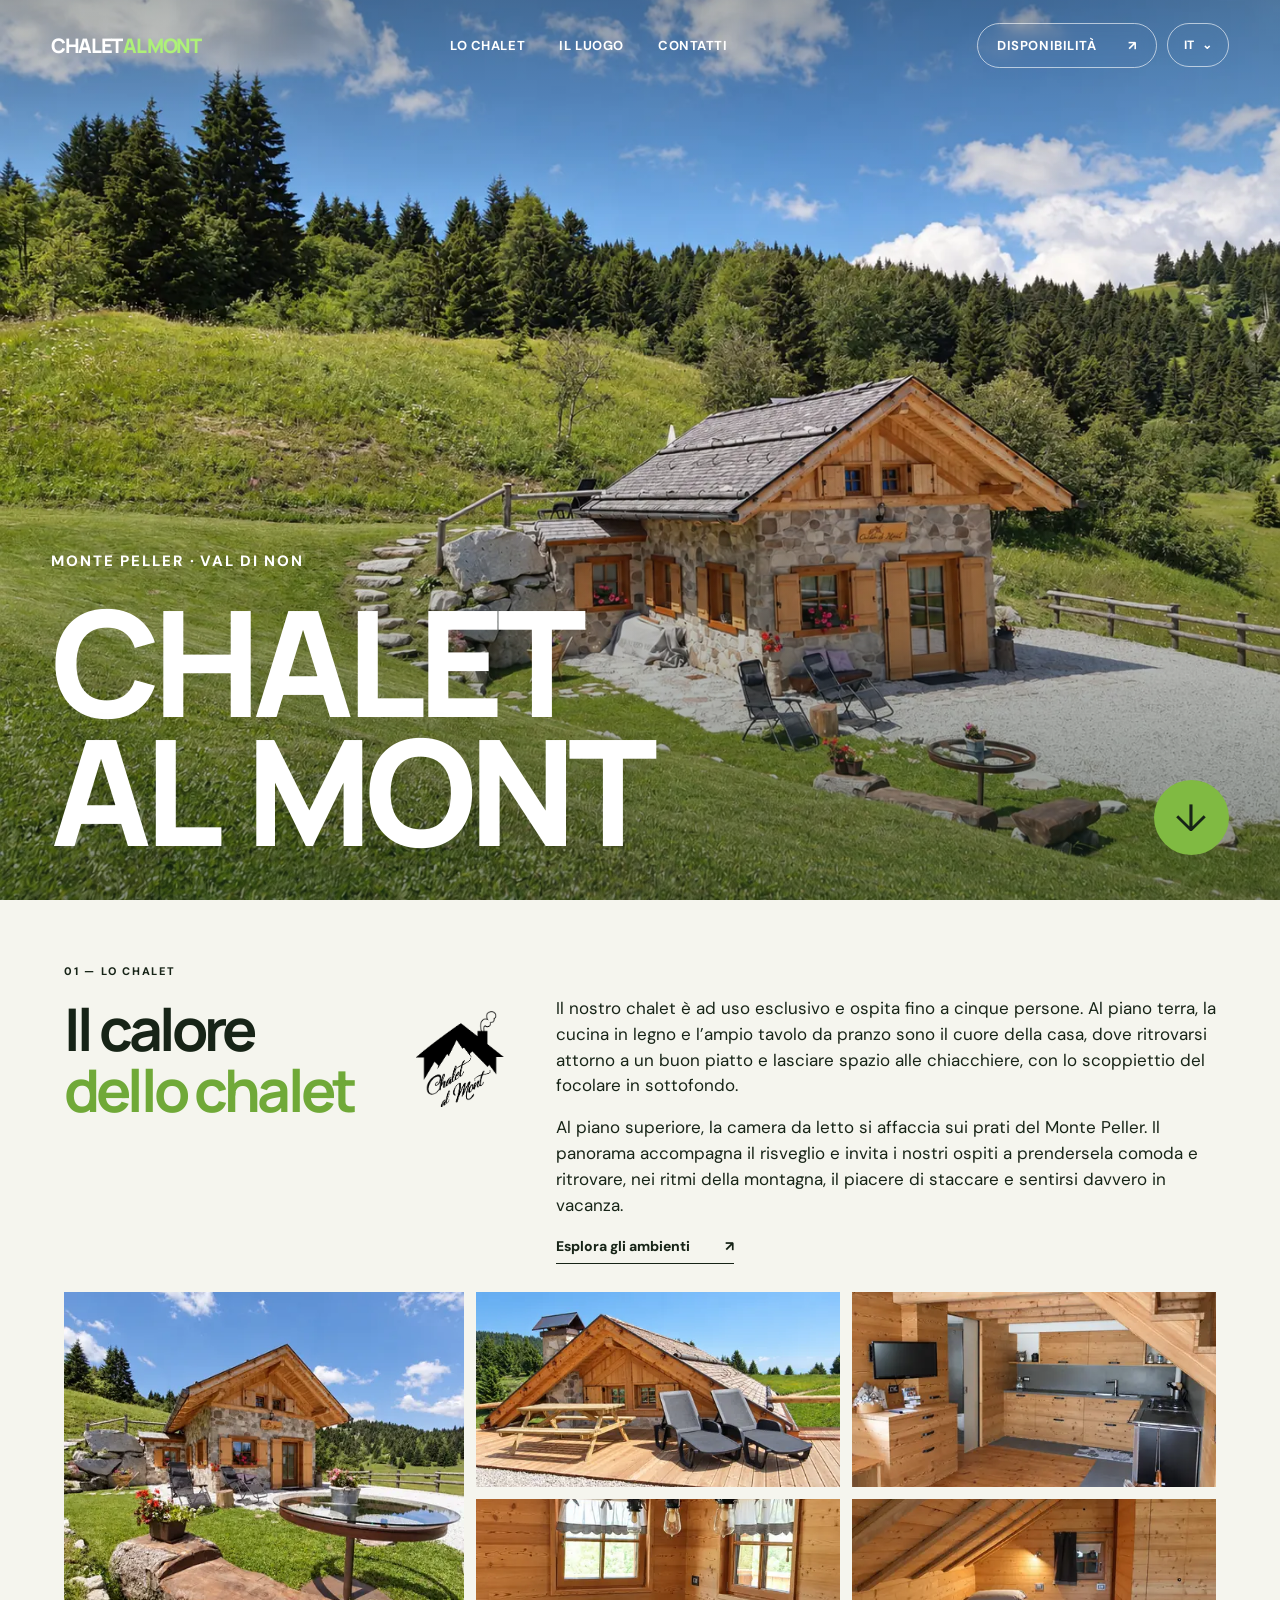
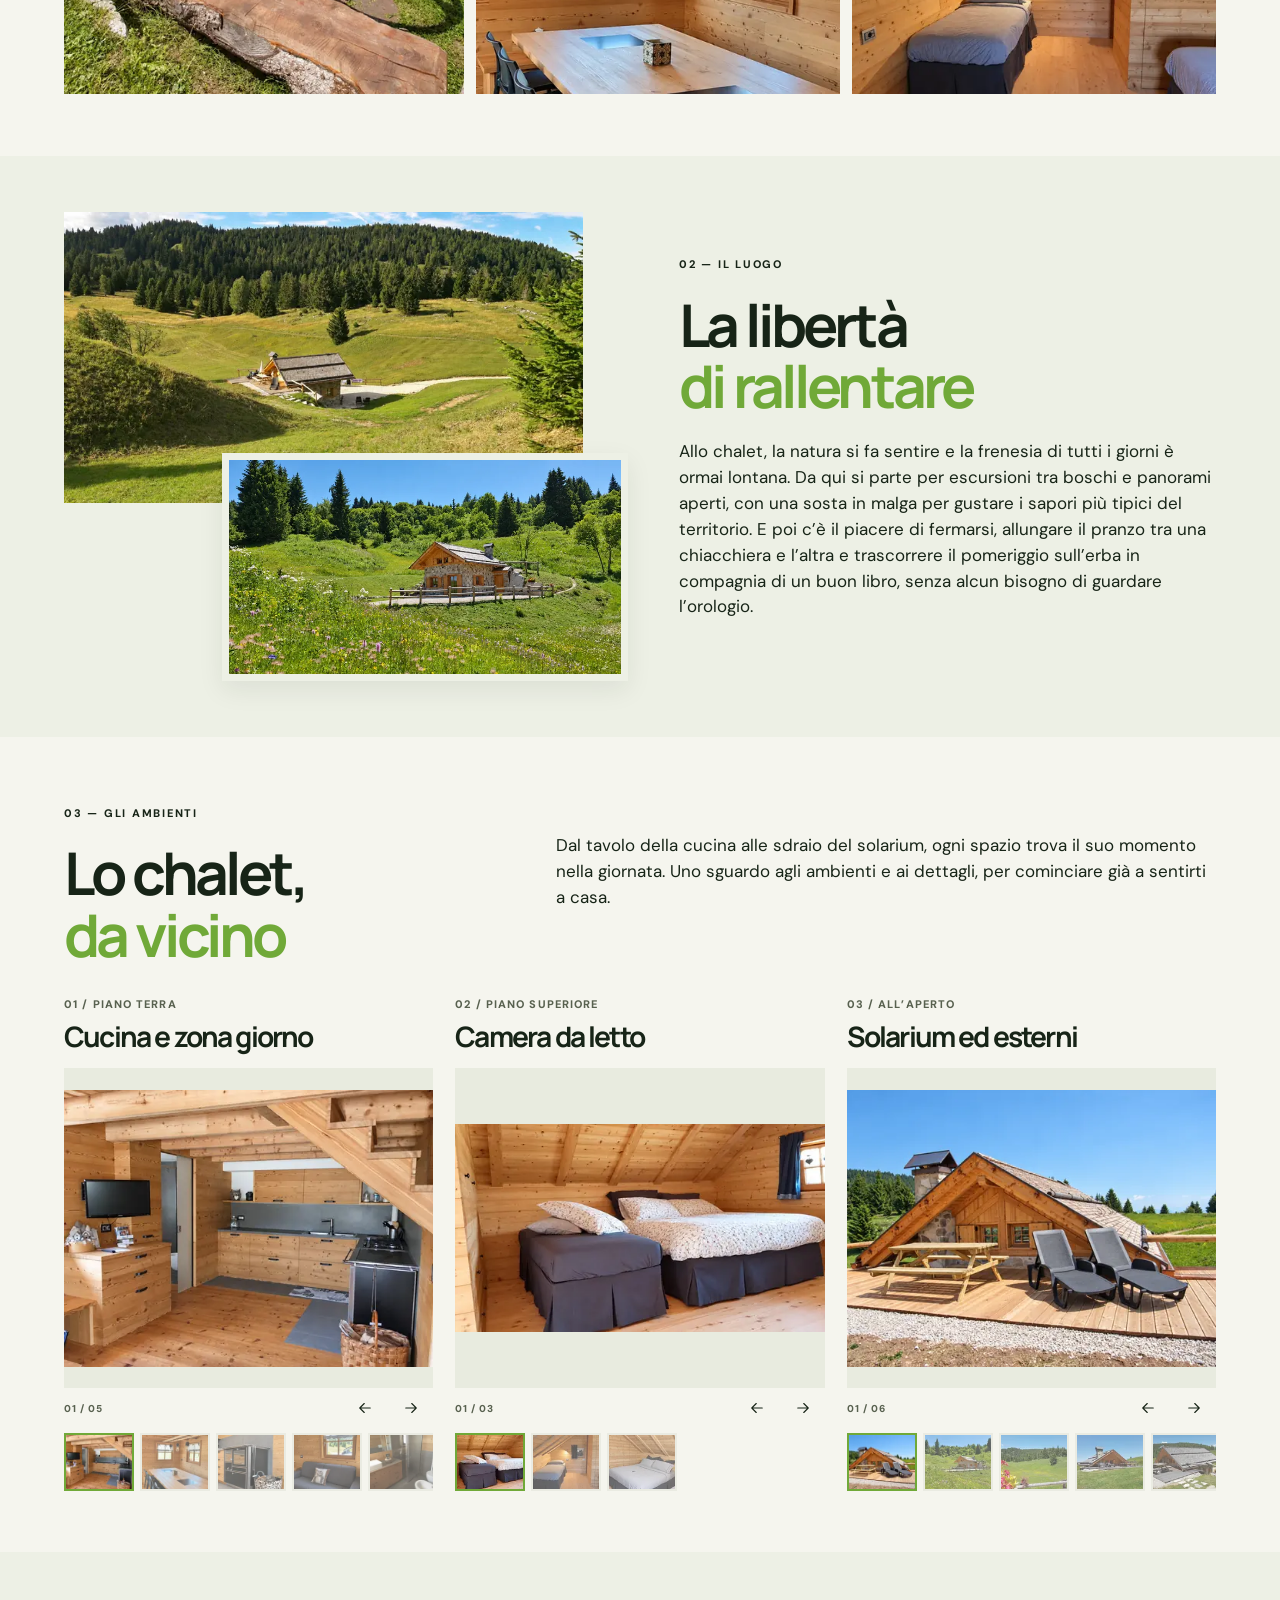
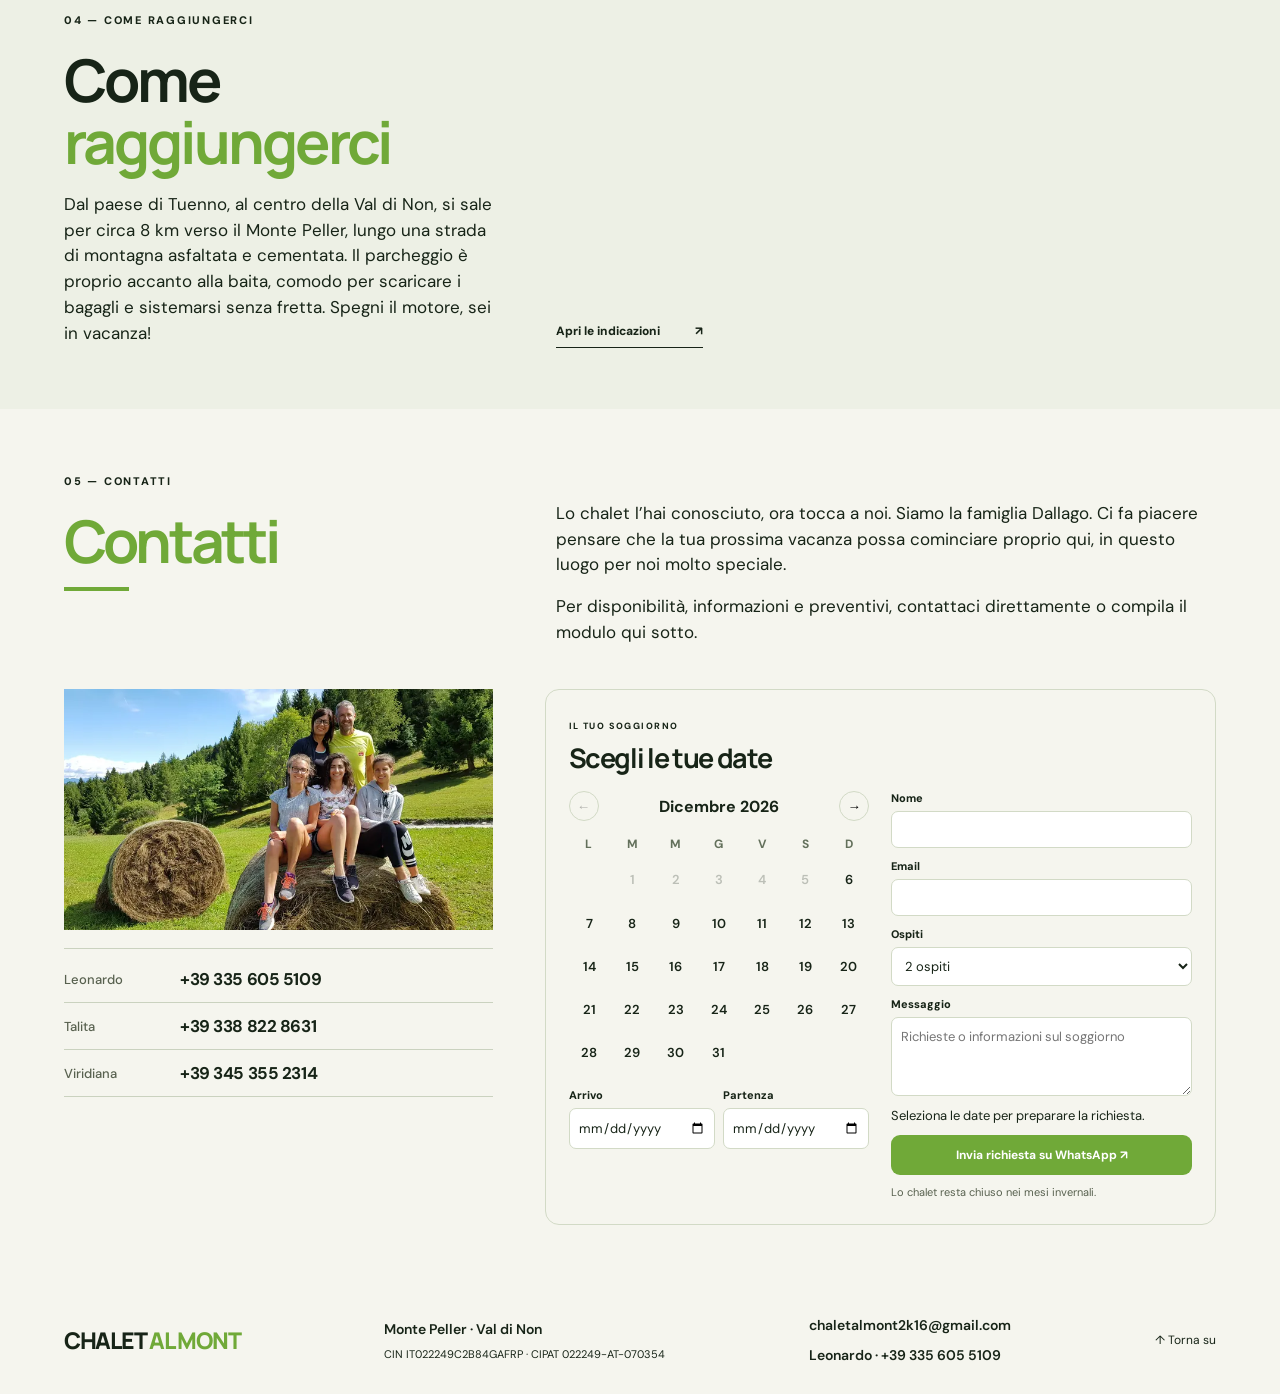
==== docs/index.html @ 5050e34b "Sito Chalet al Mont: IT, EN e DE" ====
<!doctype html>
<html lang="it">
<head>
  <meta charset="utf-8"><meta name="viewport" content="width=device-width, initial-scale=1"><meta name="theme-color" content="#223322">
  <title>Chalet al Mont — Una casa sul Monte Peller</title>
  <meta name="description" content="Chalet al Mont: una baita indipendente per cinque ospiti sul Monte Peller, tra prato e bosco. Esplora gli spazi e scrivi per la disponibilità.">
  <link rel="preconnect" href="https://fonts.googleapis.com"><link rel="preconnect" href="https://fonts.gstatic.com" crossorigin><link href="https://fonts.googleapis.com/css2?family=DM+Sans:wght@400;500;600;700&family=Manrope:wght@400;500;600;700;800&display=swap" rel="stylesheet"><link rel="stylesheet" href="style.css">
<link rel="alternate" hreflang="it" href="https://gabbbri.github.io/chalet-al-mont/"><link rel="alternate" hreflang="en" href="https://gabbbri.github.io/chalet-al-mont/en/"><link rel="alternate" hreflang="de" href="https://gabbbri.github.io/chalet-al-mont/de/"></head>
<body>
  <header class="topbar"><a class="brand" href="#top" aria-label="Chalet al Mont, torna all'inizio">CHALET <span>AL MONT</span></a><nav aria-label="Menu principale"><a href="#chalet">LO CHALET</a><a href="#paesaggio">IL LUOGO</a><a href="#contatti">CONTATTI</a></nav><div class="header-actions"><a class="top-cta" href="#contatti">DISPONIBILITÀ <span>↗</span></a><details class="language-switch"><summary aria-label="Scegli la lingua"><span>IT</span><span aria-hidden="true">⌄</span></summary><div class="language-list"><a href="./" lang="it" hreflang="it" data-language="it" aria-current="page">Italiano</a><a href="en/" lang="en" hreflang="en" data-language="en">English</a><a href="de/" lang="de" hreflang="de" data-language="de">Deutsch</a></div></details></div></header>
  <main id="top">
    <section class="hero" aria-labelledby="hero-title"><img class="hero-img" src="assets/chalet.jpg-page-1448.webp" srcset="assets/chalet.jpg-page-480.webp 480w, assets/chalet.jpg-page-720.webp 720w, assets/chalet.jpg-page-960.webp 960w, assets/chalet.jpg-page-1448.webp 1448w" sizes="100vw" width="1448" height="1086" decoding="async" alt="Chalet al Mont sul prato del Monte Peller" fetchpriority="high"><div class="hero-shade"></div><div class="hero-bottom"><div><span class="tiny">MONTE PELLER · VAL DI NON</span><h1 id="hero-title">CHALET<br><span>AL MONT</span></h1></div><a class="hero-down" href="#chalet" aria-label="Scendi alla descrizione">↓</a></div></section>

    <section class="opening" id="chalet">
      <div class="opening-head"><div class="section-title-block"><div class="opening-identity"><span class="section-label">01 — LO CHALET</span></div><h2>Il calore <br><em>dello chalet</em></h2><img class="original-logo opening-mark" src="assets/logo-originale.png" alt="Logo originale di Chalet al Mont" loading="lazy"></div><div class="opening-copy"><p>Il nostro chalet è ad uso esclusivo e ospita fino a cinque persone. Al piano terra, la cucina in legno e l’ampio tavolo da pranzo sono il cuore della casa, dove ritrovarsi attorno a un buon piatto e lasciare spazio alle chiacchiere, con lo scoppiettio del focolare in sottofondo.</p><p>Al piano superiore, la camera da letto si affaccia sui prati del Monte Peller. Il panorama accompagna il risveglio e invita i nostri ospiti a prendersela comoda e ritrovare, nei ritmi della montagna, il piacere di staccare e sentirsi davvero in vacanza.</p><a class="arrow-link" href="#ambienti">Esplora gli ambienti <span>↗</span></a></div></div>
      <div class="chalet-gallery" aria-label="Fotografie dello chalet, esterni e interni">
        <a class="gallery-main" href="assets/facciata-1086.webp" aria-label="Apri la foto della facciata"><img src="assets/facciata-page-480.webp" srcset="assets/facciata-page-480.webp 480w, assets/facciata-page-720.webp 720w, assets/facciata-page-960.webp 960w" sizes="(max-width: 650px) 90vw, 30vw" width="480" height="640" decoding="async" alt="La baita e le sedute sul prato" loading="lazy"></a>
        <a href="assets/terrazza-ai-1448.webp" aria-label="Apri la foto della terrazza"><img src="assets/terrazza-ai-page-480.webp" srcset="assets/terrazza-ai-page-480.webp 480w, assets/terrazza-ai-page-720.webp 720w, assets/terrazza-ai-page-960.webp 960w" sizes="(max-width: 650px) 44vw, 29vw" width="480" height="360" decoding="async" alt="Terrazza con tavolo e sdraio" loading="lazy"></a>
        <a href="assets/cucina-ai-1448.webp" aria-label="Apri la foto della cucina"><img src="assets/cucina-ai-page-480.webp" srcset="assets/cucina-ai-page-480.webp 480w, assets/cucina-ai-page-720.webp 720w, assets/cucina-ai-page-960.webp 960w" sizes="(max-width: 650px) 44vw, 29vw" width="480" height="360" decoding="async" alt="Cucina in legno e focolare, sotto la scala" loading="lazy"></a>
        <a href="assets/zona-pranzo-ai-941.webp" aria-label="Ingrandisci: Il tavolo della zona giorno, davanti alle due finestre"><img src="assets/zona-pranzo-ai-page-480.webp" srcset="assets/zona-pranzo-ai-page-480.webp 480w, assets/zona-pranzo-ai-page-720.webp 720w, assets/zona-pranzo-ai-page-941.webp 941w" sizes="(max-width: 650px) 44vw, 29vw" width="480" height="853" decoding="async" alt="Il tavolo della zona giorno, davanti alle due finestre" loading="lazy"></a>
        <a href="assets/camera-ai-1600.webp" aria-label="Apri la foto della camera"><img src="assets/camera-ai-page-480.webp" srcset="assets/camera-ai-page-480.webp 480w, assets/camera-ai-page-720.webp 720w, assets/camera-ai-page-960.webp 960w" sizes="(max-width: 650px) 44vw, 29vw" width="480" height="270" decoding="async" alt="I letti nella camera al piano superiore" loading="lazy"></a>
      </div>
    </section>



    <section class="photo-story" id="paesaggio"><div class="landscape-composition"><figure class="landscape-main"><img src="assets/radura-page-480.webp" srcset="assets/radura-page-480.webp 480w, assets/radura-page-720.webp 720w, assets/radura-page-960.webp 960w" sizes="(max-width: 750px) 80vw, 44vw" width="480" height="270" decoding="async" alt="La baita nella radura tra il prato e il bosco" loading="lazy"></figure><figure class="landscape-inset"><img src="assets/prato-ai-page-480.webp" srcset="assets/prato-ai-page-480.webp 480w, assets/prato-ai-page-720.webp 720w, assets/prato-ai-page-960.webp 960w" sizes="(max-width: 750px) 80vw, 44vw" width="480" height="270" decoding="async" alt="La baita vista dal prato" loading="lazy"></figure></div><div class="photo-panel"><span class="section-label">02 — IL LUOGO</span><h2>La libertà <br><em>di rallentare</em></h2><p>Allo chalet, la natura si fa sentire e la frenesia di tutti i giorni è ormai lontana. Da qui si parte per escursioni tra boschi e panorami aperti, con una sosta in malga per gustare i sapori più tipici del territorio. E poi c’è il piacere di fermarsi, allungare il pranzo tra una chiacchiera e l’altra e trascorrere il pomeriggio sull’erba in compagnia di un buon libro, senza alcun bisogno di guardare l’orologio.</p></div></section>

    <section class="rooms" id="ambienti"><div class="rooms-head"><div class="section-title-block"><span class="section-label">03 — GLI AMBIENTI</span><h2>Lo chalet, <br><em>da vicino</em></h2></div><div class="section-copy"><p>Dal tavolo della cucina alle sdraio del solarium, ogni spazio trova il suo momento nella giornata. Uno sguardo agli ambienti e ai dettagli, per cominciare già a sentirti a casa.</p></div></div><div class="room-grid"><article class="room-card"><span>01 / PIANO TERRA</span><h3>Cucina e zona giorno</h3><div class="space-gallery" aria-label="Fotografie: piano terra" data-space-gallery><div class="space-slides"><a class="room-photo" href="assets/cucina-ai-1448.webp" aria-label="Ingrandisci: La cucina e la scala che porta al piano superiore"><img src="assets/cucina-ai-page-480.webp" srcset="assets/cucina-ai-page-480.webp 480w, assets/cucina-ai-page-720.webp 720w, assets/cucina-ai-page-960.webp 960w" sizes="(max-width: 650px) 90vw, 29vw" width="480" height="360" decoding="async" alt="La cucina e la scala che porta al piano superiore" loading="lazy"></a><a class="room-photo" href="assets/zona-pranzo-ai-941.webp" aria-label="Ingrandisci: Il tavolo della zona giorno, davanti alle due finestre" hidden tabindex="-1"><img data-src="assets/zona-pranzo-ai-page-480.webp" data-srcset="assets/zona-pranzo-ai-page-480.webp 480w, assets/zona-pranzo-ai-page-720.webp 720w, assets/zona-pranzo-ai-page-941.webp 941w" sizes="(max-width: 650px) 90vw, 29vw" width="480" height="853" decoding="async" alt="Il tavolo della zona giorno, davanti alle due finestre" loading="lazy"></a><a class="room-photo" href="assets/stufa-ai-941.webp" aria-label="Ingrandisci: Il focolare a legna al piano terra" hidden tabindex="-1"><img data-src="assets/stufa-ai-page-480.webp" data-srcset="assets/stufa-ai-page-480.webp 480w, assets/stufa-ai-page-720.webp 720w, assets/stufa-ai-page-941.webp 941w" sizes="(max-width: 650px) 90vw, 29vw" width="480" height="853" decoding="async" alt="Il focolare a legna al piano terra" loading="lazy"></a><a class="room-photo" href="assets/soggiorno-ai-1086.webp" aria-label="Ingrandisci: Il divano nella zona giorno" hidden tabindex="-1"><img data-src="assets/soggiorno-ai-page-480.webp" data-srcset="assets/soggiorno-ai-page-480.webp 480w, assets/soggiorno-ai-page-720.webp 720w, assets/soggiorno-ai-page-960.webp 960w" sizes="(max-width: 650px) 90vw, 29vw" width="480" height="640" decoding="async" alt="Il divano nella zona giorno" loading="lazy"></a><a class="room-photo" href="assets/bagno-originale-1600.webp" aria-label="Ingrandisci: Il bagno al piano terra, con lavabo e doccia" hidden tabindex="-1"><img data-src="assets/bagno-originale-page-480.webp" data-srcset="assets/bagno-originale-page-480.webp 480w, assets/bagno-originale-page-720.webp 720w, assets/bagno-originale-page-960.webp 960w" sizes="(max-width: 650px) 90vw, 29vw" width="480" height="360" decoding="async" alt="Il bagno al piano terra, con lavabo e doccia" loading="lazy"></a><div class="space-controls"><button type="button" data-step="-1" aria-label="Foto precedente"><svg viewBox="0 0 24 24" aria-hidden="true"><path d="M19 12H5m6-6-6 6 6 6"/></svg></button><span class="space-count" aria-live="polite">01 / 05</span><button type="button" data-step="1" aria-label="Foto successiva"><svg viewBox="0 0 24 24" aria-hidden="true"><path d="M5 12h14m-6-6 6 6-6 6"/></svg></button></div></div><div class="space-thumbs" aria-label="Scegli una foto"><button type="button" data-photo="0" aria-label="Mostra: La cucina e la scala che porta al piano superiore" aria-pressed="true"><img src="assets/cucina-ai-page-160.webp" width="160" height="120" decoding="async" alt="" loading="lazy"></button><button type="button" data-photo="1" aria-label="Mostra: Il tavolo della zona giorno, davanti alle due finestre" aria-pressed="false"><img src="assets/zona-pranzo-ai-page-160.webp" width="160" height="284" decoding="async" alt="" loading="lazy"></button><button type="button" data-photo="2" aria-label="Mostra: Il focolare a legna al piano terra" aria-pressed="false"><img src="assets/stufa-ai-page-160.webp" width="160" height="284" decoding="async" alt="" loading="lazy"></button><button type="button" data-photo="3" aria-label="Mostra: Il divano nella zona giorno" aria-pressed="false"><img src="assets/soggiorno-ai-page-160.webp" width="160" height="213" decoding="async" alt="" loading="lazy"></button><button type="button" data-photo="4" aria-label="Mostra: Il bagno al piano terra, con lavabo e doccia" aria-pressed="false"><img src="assets/bagno-originale-page-160.webp" width="160" height="120" decoding="async" alt="" loading="lazy"></button></div></div></article><article class="room-card"><span>02 / PIANO SUPERIORE</span><h3>Camera da letto</h3><div class="space-gallery" aria-label="Fotografie: piano superiore" data-space-gallery><div class="space-slides"><a class="room-photo" href="assets/letti-ai-1600.webp" aria-label="Ingrandisci: Letto matrimoniale e letto singolo nella camera al piano superiore"><img src="assets/letti-ai-page-480.webp" srcset="assets/letti-ai-page-480.webp 480w, assets/letti-ai-page-720.webp 720w, assets/letti-ai-page-960.webp 960w" sizes="(max-width: 650px) 90vw, 29vw" width="480" height="270" decoding="async" alt="Letto matrimoniale e letto singolo nella camera al piano superiore" loading="lazy"></a><a class="room-photo" href="assets/camera-ai-1600.webp" aria-label="Ingrandisci: I letti singoli sotto il soffitto in legno" hidden tabindex="-1"><img data-src="assets/camera-ai-page-480.webp" data-srcset="assets/camera-ai-page-480.webp 480w, assets/camera-ai-page-720.webp 720w, assets/camera-ai-page-960.webp 960w" sizes="(max-width: 650px) 90vw, 29vw" width="480" height="270" decoding="async" alt="I letti singoli sotto il soffitto in legno" loading="lazy"></a><a class="room-photo" href="assets/matrimoniale-ai-1600.webp" aria-label="Ingrandisci: Il letto matrimoniale visto dalla finestra" hidden tabindex="-1"><img data-src="assets/matrimoniale-ai-page-480.webp" data-srcset="assets/matrimoniale-ai-page-480.webp 480w, assets/matrimoniale-ai-page-720.webp 720w, assets/matrimoniale-ai-page-960.webp 960w" sizes="(max-width: 650px) 90vw, 29vw" width="480" height="270" decoding="async" alt="Il letto matrimoniale visto dalla finestra" loading="lazy"></a><div class="space-controls"><button type="button" data-step="-1" aria-label="Foto precedente"><svg viewBox="0 0 24 24" aria-hidden="true"><path d="M19 12H5m6-6-6 6 6 6"/></svg></button><span class="space-count" aria-live="polite">01 / 03</span><button type="button" data-step="1" aria-label="Foto successiva"><svg viewBox="0 0 24 24" aria-hidden="true"><path d="M5 12h14m-6-6 6 6-6 6"/></svg></button></div></div><div class="space-thumbs" aria-label="Scegli una foto"><button type="button" data-photo="0" aria-label="Mostra: Letto matrimoniale e letto singolo nella camera al piano superiore" aria-pressed="true"><img src="assets/letti-ai-page-160.webp" width="160" height="90" decoding="async" alt="" loading="lazy"></button><button type="button" data-photo="1" aria-label="Mostra: I letti singoli sotto il soffitto in legno" aria-pressed="false"><img src="assets/camera-ai-page-160.webp" width="160" height="90" decoding="async" alt="" loading="lazy"></button><button type="button" data-photo="2" aria-label="Mostra: Il letto matrimoniale visto dalla finestra" aria-pressed="false"><img src="assets/matrimoniale-ai-page-160.webp" width="160" height="90" decoding="async" alt="" loading="lazy"></button></div></div></article><article class="room-card"><span>03 / ALL’APERTO</span><h3>Solarium ed esterni</h3><div class="space-gallery" aria-label="Fotografie: all’aperto" data-space-gallery><div class="space-slides"><a class="room-photo" href="assets/terrazza-ai-1448.webp" aria-label="Ingrandisci: La terrazza con tavolo e sdraio"><img src="assets/terrazza-ai-page-480.webp" srcset="assets/terrazza-ai-page-480.webp 480w, assets/terrazza-ai-page-720.webp 720w, assets/terrazza-ai-page-960.webp 960w" sizes="(max-width: 650px) 90vw, 29vw" width="480" height="360" decoding="async" alt="La terrazza con tavolo e sdraio" loading="lazy"></a><a class="room-photo" href="assets/prato-ai-1600.webp" aria-label="Ingrandisci: La baita vista dal prato" hidden tabindex="-1"><img data-src="assets/prato-ai-page-480.webp" data-srcset="assets/prato-ai-page-480.webp 480w, assets/prato-ai-page-720.webp 720w, assets/prato-ai-page-960.webp 960w" sizes="(max-width: 650px) 90vw, 29vw" width="480" height="270" decoding="async" alt="La baita vista dal prato" loading="lazy"></a><a class="room-photo" href="assets/originale-15-1600.webp" aria-label="Ingrandisci: Il prato e il bosco visti dalla terrazza" hidden tabindex="-1"><img data-src="assets/originale-15-page-480.webp" data-srcset="assets/originale-15-page-480.webp 480w, assets/originale-15-page-720.webp 720w, assets/originale-15-page-960.webp 960w" sizes="(max-width: 650px) 90vw, 29vw" width="480" height="270" decoding="async" alt="Il prato e il bosco visti dalla terrazza" loading="lazy"></a><a class="room-photo" href="assets/terrazza-lato-originale-1600.webp" aria-label="Ingrandisci: La terrazza vista dal prato, con accesso al piano superiore" hidden tabindex="-1"><img data-src="assets/terrazza-lato-originale-page-480.webp" data-srcset="assets/terrazza-lato-originale-page-480.webp 480w, assets/terrazza-lato-originale-page-720.webp 720w, assets/terrazza-lato-originale-page-960.webp 960w" sizes="(max-width: 650px) 90vw, 29vw" width="480" height="270" decoding="async" alt="La terrazza vista dal prato, con accesso al piano superiore" loading="lazy"></a><a class="room-photo" href="assets/terrazza-accesso-originale-1600.webp" aria-label="Ingrandisci: Il tavolo sulla terrazza e il percorso di accesso alla baita" hidden tabindex="-1"><img data-src="assets/terrazza-accesso-originale-page-480.webp" data-srcset="assets/terrazza-accesso-originale-page-480.webp 480w, assets/terrazza-accesso-originale-page-720.webp 720w, assets/terrazza-accesso-originale-page-960.webp 960w" sizes="(max-width: 650px) 90vw, 29vw" width="480" height="270" decoding="async" alt="Il tavolo sulla terrazza e il percorso di accesso alla baita" loading="lazy"></a><a class="room-photo" href="assets/panca-originale-1600.webp" aria-label="Ingrandisci: La panca in legno accanto alla facciata" hidden tabindex="-1"><img data-src="assets/panca-originale-page-480.webp" data-srcset="assets/panca-originale-page-480.webp 480w, assets/panca-originale-page-720.webp 720w, assets/panca-originale-page-960.webp 960w" sizes="(max-width: 650px) 90vw, 29vw" width="480" height="640" decoding="async" alt="La panca in legno accanto alla facciata" loading="lazy"></a><div class="space-controls"><button type="button" data-step="-1" aria-label="Foto precedente"><svg viewBox="0 0 24 24" aria-hidden="true"><path d="M19 12H5m6-6-6 6 6 6"/></svg></button><span class="space-count" aria-live="polite">01 / 06</span><button type="button" data-step="1" aria-label="Foto successiva"><svg viewBox="0 0 24 24" aria-hidden="true"><path d="M5 12h14m-6-6 6 6-6 6"/></svg></button></div></div><div class="space-thumbs" aria-label="Scegli una foto"><button type="button" data-photo="0" aria-label="Mostra: La terrazza con tavolo e sdraio" aria-pressed="true"><img src="assets/terrazza-ai-page-160.webp" width="160" height="120" decoding="async" alt="" loading="lazy"></button><button type="button" data-photo="1" aria-label="Mostra: La baita vista dal prato" aria-pressed="false"><img src="assets/prato-ai-page-160.webp" width="160" height="90" decoding="async" alt="" loading="lazy"></button><button type="button" data-photo="2" aria-label="Mostra: Il prato e il bosco visti dalla terrazza" aria-pressed="false"><img src="assets/originale-15-page-160.webp" width="160" height="90" decoding="async" alt="" loading="lazy"></button><button type="button" data-photo="3" aria-label="Mostra: La terrazza vista dal prato, con accesso al piano superiore" aria-pressed="false"><img src="assets/terrazza-lato-originale-page-160.webp" width="160" height="90" decoding="async" alt="" loading="lazy"></button><button type="button" data-photo="4" aria-label="Mostra: Il tavolo sulla terrazza e il percorso di accesso alla baita" aria-pressed="false"><img src="assets/terrazza-accesso-originale-page-160.webp" width="160" height="90" decoding="async" alt="" loading="lazy"></button><button type="button" data-photo="5" aria-label="Mostra: La panca in legno accanto alla facciata" aria-pressed="false"><img src="assets/panca-originale-page-160.webp" width="160" height="213" decoding="async" alt="" loading="lazy"></button></div></div></article></div></section>

    <section class="arrival-map" id="mappa"><div class="arrival-copy"><span class="section-label">04 — COME RAGGIUNGERCI</span><h2>Come <br><em>raggiungerci</em></h2><p>Dal paese di Tuenno, al centro della Val di Non, si sale per circa 8 km verso il Monte Peller, lungo una strada di montagna asfaltata e cementata. Il parcheggio è proprio accanto alla baita, comodo per scaricare i bagagli e sistemarsi senza fretta. Spegni il motore, sei in vacanza!</p></div><div class="map-panel"><iframe title="Mappa di Chalet al Mont sul Monte Peller" src="https://www.google.com/maps?q=Chalet%20al%20Mont%20Monte%20Peller%20Tuenno&amp;output=embed" loading="lazy" referrerpolicy="no-referrer-when-downgrade"></iframe><a class="arrow-link" href="https://www.google.com/maps/search/?api=1&amp;query=Chalet+al+Mont+Monte+Peller+Tuenno" target="_blank" rel="noopener">Apri le indicazioni <span>↗</span></a></div></section>

    <section class="welcome" id="contatti"><div class="contact-head"><div class="section-title-block"><span class="section-label">05 — CONTATTI</span><h2 class="contact-title">Contatti</h2></div><div class="section-copy"><p>Lo chalet l’hai conosciuto, ora tocca a noi. Siamo la famiglia Dallago. Ci fa piacere pensare che la tua prossima vacanza possa cominciare proprio qui, in questo luogo per noi molto speciale.</p><p>Per disponibilità, informazioni e preventivi, contattaci direttamente o compila il modulo qui sotto.</p></div></div><div class="welcome-top"><div class="host-area"><div class="host-intro"><img src="assets/famiglia-originale-page-480.webp" srcset="assets/famiglia-originale-page-480.webp 480w, assets/famiglia-originale-page-720.webp 720w, assets/famiglia-originale-page-960.webp 960w" sizes="(max-width: 750px) 90vw, 50vw" width="480" height="270" decoding="async" alt="La famiglia Dallago, che accoglie gli ospiti di Chalet al Mont" loading="lazy"></div><div class="host-numbers" aria-label="Contatti della famiglia"><a href="tel:+393356055109"><span>Leonardo</span><strong>+39 335 605 5109</strong></a><a href="tel:+393388228631"><span>Talita</span><strong>+39 338 822 8631</strong></a><a href="tel:+393453552314"><span>Viridiana</span><strong>+39 345 355 2314</strong></a></div></div><form class="booking-card" id="contact-form"><span class="section-label">IL TUO SOGGIORNO</span><h3>Scegli le tue date</h3><div class="booking-layout"><div class="booking-calendar"><div class="calendar-heading"><button type="button" id="month-prev" aria-label="Mese precedente">←</button><strong id="calendar-month"></strong><button type="button" id="month-next" aria-label="Mese successivo">→</button></div><div class="calendar-week" aria-hidden="true"><span>L</span><span>M</span><span>M</span><span>G</span><span>V</span><span>S</span><span>D</span></div><div class="calendar-days" id="calendar-days" aria-label="Calendario per scegliere le date"></div><div class="date-fields"><label>Arrivo<input type="date" id="arrival"></label><label>Partenza<input type="date" id="departure"></label></div></div><div class="booking-details"><div class="contact-fields"><label>Nome<input id="contact-name" name="name" type="text" autocomplete="name" maxlength="120" required></label><label>Email<input id="contact-email" name="email" type="email" autocomplete="email" maxlength="200"></label></div><label class="guest-field">Ospiti<select id="guest-count"><option value="1">1 ospite</option><option value="2" selected>2 ospiti</option><option value="3">3 ospiti</option><option value="4">4 ospiti</option><option value="5">5 ospiti</option></select></label><label class="message-field">Messaggio<textarea id="contact-message" name="message" rows="3" maxlength="2000" placeholder="Richieste o informazioni sul soggiorno"></textarea></label><p class="date-summary" id="date-summary" aria-live="polite">Seleziona le date per preparare la richiesta.</p><button type="submit" class="booking-send" id="booking-send" disabled>Invia richiesta su WhatsApp ↗</button><p class="calendar-note">Lo chalet resta chiuso nei mesi invernali.</p></div></div></form></div>

    </section>
  </main>
  <footer><strong class="footer-brand">CHALET <span>AL MONT</span></strong><div class="footer-info">Monte Peller · Val di Non<br><small>CIN IT022249C2B84GAFRP · CIPAT 022249-AT-070354</small></div><div class="footer-contacts"><a href="mailto:chaletalmont2k16@gmail.com">chaletalmont2k16@gmail.com</a><a href="tel:+393356055109">Leonardo · +39 335 605 5109</a></div><a class="back-top" href="#top">↑ Torna su</a></footer>
  <dialog class="gallery-dialog" aria-label="Galleria fotografica dello chalet"><button class="gallery-close" type="button" aria-label="Chiudi la galleria">×</button><button class="gallery-prev" type="button" aria-label="Foto precedente">←</button><img alt=""><button class="gallery-next" type="button" aria-label="Foto successiva">→</button><span class="gallery-counter" aria-live="polite"></span></dialog>
  <script src="language-menu.js"></script>
  <script src="gallery.js"></script>
  <script type="module" src="calendar.js"></script>
</body>
</html>
---- docs/style.css ----
:root{--dark:#172417;--cream:#f5f5ee;--green:#80ba42}*{box-sizing:border-box}html{scroll-behavior:smooth}body{margin:0;color:var(--dark);background:var(--cream);font-family:'DM Sans',sans-serif}a{text-decoration:none;color:inherit}h1,h2,h3,p{margin:0}h1,h2,h3{font-family:Manrope,sans-serif;letter-spacing:-.065em}img{display:block;width:100%}a{outline-offset:4px}.topbar{position:absolute;top:0;left:0;right:0;z-index:10;height:90px;padding:0 4vw;display:flex;align-items:center;justify-content:space-between;color:#fff}.brand{font:800 20px Manrope;letter-spacing:-.07em}.brand span{color:#adf178}.topbar nav{display:flex;gap:34px;font-size:13px;font-weight:700}.topbar nav a:hover{color:#adf178}.top-cta{border:1px solid #ffffff9c;padding:13px 19px;border-radius:100px;font-size:13px;font-weight:700;backdrop-filter:blur(8px)}.top-cta span{margin-left:28px}.top-cta:hover{background:var(--green);color:var(--dark)}.hero{height:100svh;min-height:670px;position:relative;overflow:hidden;color:white}.hero-img{height:100%;object-fit:cover;object-position:center 57%}.hero-shade{position:absolute;inset:0;background:linear-gradient(180deg,#101e1d55 0%,transparent 24%,transparent 42%,#0d211b83 100%)}.hero-top{position:absolute;top:120px;left:4vw;right:4vw;display:flex;justify-content:space-between;font-size:11px;font-weight:800;letter-spacing:.13em}.hero-bottom{position:absolute;left:4vw;right:4vw;bottom:5vh;display:flex;align-items:end;justify-content:space-between}.tiny,.section-label{font-size:11px;font-weight:800;letter-spacing:.16em}.hero h1{font-size:clamp(7rem,16vw,19rem);line-height:.75;margin:25px 0 0;letter-spacing:-.09em;text-shadow:0 4px 35px #16271b2e}.hero-down{width:75px;height:75px;border-radius:50%;display:grid;place-items:center;background:var(--green);color:var(--dark);font-size:38px;transition:transform .3s}.hero-down:hover{transform:translateY(7px)}.hero-side{position:absolute;right:15px;top:49%;writing-mode:vertical-rl;font-size:10px;font-weight:800;letter-spacing:.22em}.opening{display:grid;grid-template-columns:22% 1fr 14%;gap:2vw;padding:145px 5vw 165px;align-items:start}.opening h2,.rooms h2,.history h2{font-size:clamp(3.5rem,6.7vw,8rem);line-height:1.04}.opening h2 em,.end h2 em{font-style:normal;color:#70a938}.opening p{font-size:20px;line-height:1.55;max-width:700px;margin:40px 0 34px}.arrow-link{font-size:14px;font-weight:800;border-bottom:1px solid var(--dark);padding-bottom:8px}.arrow-link span{padding-left:32px}.sunmark{font-size:clamp(6rem,13vw,14rem);color:var(--green);line-height:.75}.moving-line{background:var(--green);overflow:hidden;white-space:nowrap;padding:21px 0;transform:rotate(-1.2deg);margin:-25px -1vw;position:relative;z-index:2}.moving-line div{width:max-content;font:800 22px Manrope;letter-spacing:.08em;animation:slide 26s linear infinite}@keyframes slide{to{transform:translateX(-35%)}}.photo-story{display:grid;grid-template-columns:60% 40%;min-height:760px}.photo-frame{position:relative;overflow:hidden}.photo-frame img{height:100%;object-fit:cover;object-position:48% center}.photo-count{position:absolute;left:4vw;bottom:35px;color:white;font-size:12px;font-weight:800;letter-spacing:.15em}.photo-panel{background:#233c25;color:var(--cream);padding:120px 10% 60px;display:flex;flex-direction:column}.photo-panel h2{font-size:clamp(3.4rem,5.4vw,7rem);line-height:1.04;margin:90px 0 30px}.photo-panel p{font-size:18px;line-height:1.55;max-width:500px}.small-rule{height:1px;background:#8da38a;margin:auto 0 22px}.photo-panel>span:last-child{font-size:11px;font-weight:800;letter-spacing:.14em}.rooms{padding:135px 5vw 120px}.rooms-head{display:grid;grid-template-columns:22% 1fr}.room-grid{display:grid;grid-template-columns:repeat(3,1fr);gap:20px;margin-top:85px}.room-card{border-top:2px solid var(--dark);padding:20px 15px 10px 0;min-height:265px;display:flex;flex-direction:column}.room-card span{font-size:11px;font-weight:800;letter-spacing:.1em}.room-card h3{font-size:clamp(2rem,3vw,3.5rem);line-height:1.08;margin:35px 0 18px}.room-card p{font-size:16px;line-height:1.5;max-width:370px}.season-note{font-size:13px;margin-top:38px;opacity:.75}.detail-photo{height:760px;position:relative;overflow:hidden}.detail-photo>img{height:100%;object-fit:cover;object-position:center 56%}.detail-stamp{position:absolute;right:5vw;top:60px;background:var(--green);color:var(--dark);height:155px;width:155px;border-radius:50%;display:flex;justify-content:center;align-items:center;flex-direction:column;text-align:center;font-size:20px;font-weight:800;line-height:1.05;transform:rotate(11deg)}.detail-stamp b{font-size:28px;margin-top:5px}.history{display:grid;grid-template-columns:20% 1fr 34%;gap:3vw;align-items:start;padding:130px 5vw}.history p{font-size:18px;line-height:1.55;max-width:570px;margin-top:35px}.history img{height:440px;object-fit:cover}.end{background:var(--green);padding:105px 5vw 120px}.end h2{font-size:clamp(6rem,13vw,17rem);line-height:.88;margin:58px 0 60px}.end h2 em{color:var(--cream)}.end-row{border-top:1px solid #507d2c;padding-top:33px;display:flex;justify-content:space-between;align-items:start;gap:30px}.end-row p{font-size:20px;max-width:420px;line-height:1.4}.end-row>div{display:flex;flex-direction:column;gap:22px;align-items:flex-start}.end-button{border-radius:100px;background:var(--dark);color:var(--cream);padding:22px 25px;font-weight:800}.end-button span{margin-left:60px}.call{font-size:14px;font-weight:800}footer{padding:32px 5vw;display:flex;justify-content:space-between;align-items:center;gap:20px;font-size:12px;line-height:1.6}footer strong{font:800 19px Manrope;letter-spacing:-.07em}@media(prefers-reduced-motion:reduce){html{scroll-behavior:auto}.moving-line div{animation:none}}@media(max-width:950px){.hero h1{font-size:clamp(7rem,17vw,12rem)}.opening{grid-template-columns:150px 1fr;padding:100px 5vw}.sunmark{display:none}.photo-story{grid-template-columns:1fr}.photo-frame{height:550px}.photo-panel{padding:80px 5vw;min-height:480px}.photo-panel h2{margin:45px 0 25px}.small-rule{margin:60px 0 22px}.history{grid-template-columns:150px 1fr}.history img{grid-column:2;width:70%;margin-left:auto}}@media(max-width:650px){.topbar{height:72px;padding:0 5vw}.brand{font-size:15px}.topbar nav{display:none}.top-cta{font-size:11px;padding:10px 13px}.top-cta span{margin-left:3px}.hero{height:84svh;min-height:560px}.hero-img{object-position:63% center}.hero-shade{background:linear-gradient(180deg,#14272172,transparent 25%,transparent 40%,#0d211bad)}.hero-top{top:98px;left:5vw;right:5vw;font-size:9px}.hero-top span:last-child{display:none}.hero-bottom{left:5vw;right:5vw;bottom:7vh}.hero h1{font-size:clamp(4.8rem,17vw,8rem);line-height:.83;margin-top:20px}.tiny{font-size:9px}.hero-down{height:52px;width:52px;font-size:27px;flex:none;margin-bottom:6px}.hero-side{display:none}.opening{display:block;padding:80px 5vw 105px}.opening h2,.rooms h2,.history h2{font-size:clamp(3rem,11vw,5rem);margin-top:35px}.opening p{font-size:17px;margin:28px 0}.moving-line{padding:16px 0}.moving-line div{font-size:15px}.photo-frame{height:340px}.photo-panel{min-height:0;padding:70px 5vw}.photo-panel h2{font-size:clamp(3.2rem,11vw,5rem);margin:46px 0 25px}.photo-panel p{font-size:16px}.small-rule{margin:45px 0 20px}.rooms{padding:85px 5vw}.rooms-head{display:block}.room-grid{display:block;margin-top:50px}.room-card{min-height:0;padding-bottom:34px}.room-card h3{font-size:32px;margin:23px 0 12px}.detail-photo{height:490px}.detail-photo>img{object-position:62% center}.detail-stamp{width:95px;height:95px;right:5vw;top:28px;font-size:12px}.detail-stamp b{font-size:20px}.history{display:block;padding:85px 5vw}.history p{font-size:16px;margin:28px 0}.history img{width:100%;height:350px;margin:35px 0 0}.end{padding:80px 5vw}.end h2{font-size:clamp(5.5rem,18vw,9rem);margin:42px 0}.end-row{display:block}.end-row p{font-size:17px;margin-bottom:30px}.end-button{padding:18px 20px}.end-button span{margin-left:32px}footer{display:grid;grid-template-columns:1fr 1fr;padding:30px 5vw;gap:20px}footer span{grid-column:1/-1;grid-row:2}footer a{overflow-wrap:anywhere}}.hero h1{font-size:clamp(6rem,14vw,17rem);line-height:.88;letter-spacing:-.075em;font-weight:800}.hero h1 span{color:#adf178}.topbar nav,.top-cta{text-transform:uppercase;letter-spacing:.045em}.opening{display:block;padding:85px 5vw 110px}.opening-head{display:grid;grid-template-columns:18% 43% 1fr;gap:3%;align-items:start}.opening-identity{display:flex;flex-direction:column;gap:35px}.original-logo{width:100px;height:auto}.opening h2{font-size:clamp(3.3rem,5.8vw,7rem);line-height:1.03}.opening-copy p{font-size:18px;line-height:1.5;margin:4px 0 25px}.opening-photos{display:grid;grid-template-columns:1.35fr 1fr;gap:30px;margin-top:58px;align-items:center}.opening-photos figure{margin:0;overflow:hidden}.terrace-photo{height:530px}.facade-photo{height:630px;border-radius:180px 180px 0 0}.opening-photos img{height:100%;object-fit:cover}.terrace-photo img{object-position:center 65%}.facade-photo img{object-position:center 65%}.photo-panel{background:var(--cream);color:var(--dark)}.small-rule{background:#b5bda8}.photo-panel>span:last-child{line-height:1.6}
@media(max-width:950px){.hero h1{font-size:clamp(6rem,14vw,12rem)}.opening-head{grid-template-columns:1fr 1fr}.opening-identity{grid-column:1/-1;flex-direction:row;align-items:center;justify-content:space-between;margin-bottom:20px}.original-logo{width:70px}.opening-photos{gap:20px}.terrace-photo{height:420px}.facade-photo{height:500px;border-radius:130px 130px 0 0}}
@media(max-width:650px){.hero h1{font-size:clamp(3.7rem,13.5vw,6.4rem);line-height:.94;margin-top:18px}.hero-bottom{gap:10px}.hero-down{width:45px;height:45px}.top-cta{font-size:10px}.opening{padding:55px 5vw 80px}.opening-head{display:block}.opening-identity{margin-bottom:28px}.opening-identity .section-label{font-size:10px}.original-logo{width:65px}.opening h2{font-size:clamp(2.8rem,10.5vw,4.5rem);margin-top:0}.opening-copy p{font-size:16px;margin:24px 0}.opening-photos{grid-template-columns:1fr;gap:22px;margin-top:38px}.terrace-photo{height:300px}.facade-photo{height:440px;width:83%;margin-left:auto!important;border-radius:160px 160px 0 0}.moving-line{margin-left:0;margin-right:0;transform:none}.photo-panel>span:last-child{font-size:10px}}.hero h1{font-size:clamp(5.5rem,11.5vw,14rem)}.hero h1 span{color:#70a938}.tiny{font-size:15px;font-weight:800;letter-spacing:.13em}.chalet-gallery{display:grid;grid-template-columns:1.1fr 1fr 1fr;grid-template-rows:220px 220px;gap:16px;margin-top:48px}.chalet-gallery a{display:block;overflow:hidden;border-radius:7px;background:#e4e7de}.chalet-gallery .gallery-main{grid-row:span 2;border-radius:140px 140px 7px 7px}.chalet-gallery img{height:100%;object-fit:cover;transition:transform .45s}.chalet-gallery a:hover img{transform:scale(1.035)}.gallery-main img{object-position:center 65%}.chalet-facts{margin-top:36px;padding:32px 20px;background:#e9edde;border-radius:20px;display:grid;grid-template-columns:repeat(4,minmax(0,1fr))}.chalet-facts>div{padding:4px 22px;border-left:1px solid #b9c9a5;display:flex;flex-direction:column;gap:8px}.chalet-facts>div:first-child{border-left:0}.chalet-facts strong{font:800 clamp(24px,2.5vw,36px)/1.1 Manrope,sans-serif;letter-spacing:-.05em;color:#527f2b}.chalet-facts span{font-size:13px;line-height:1.35}.gallery-dialog{border:0;padding:0;background:transparent;width:94vw;max-width:1400px;height:90svh;max-height:90svh;overflow:visible;color:white}.gallery-dialog::backdrop{background:#102015ed}.gallery-dialog>img{width:100%;height:100%;object-fit:contain}.gallery-dialog button{position:absolute;border:1px solid #ffffff60;background:#182317cf;color:white;border-radius:50%;width:46px;height:46px;font-size:25px;cursor:pointer}.gallery-close{right:0;top:0}.gallery-prev{left:0;top:50%}.gallery-next{right:0;top:50%}.gallery-counter{position:absolute;bottom:0;left:50%;transform:translateX(-50%);font-size:12px;background:#172417b0;padding:7px 14px;border-radius:20px}
@media(max-width:950px){.hero h1{font-size:clamp(5rem,11.5vw,10rem)}.chalet-gallery{grid-template-rows:180px 180px}.chalet-facts{padding:24px 10px}.chalet-facts>div{padding:4px 14px}.chalet-facts strong{font-size:25px}}
@media(max-width:650px){.hero h1{font-size:clamp(3rem,11.8vw,5.5rem)}.tiny{font-size:11px;letter-spacing:.1em;line-height:1.5}.chalet-gallery{grid-template-columns:1fr 1fr;grid-template-rows:280px 155px 155px;gap:10px;margin-top:32px}.chalet-gallery .gallery-main{grid-column:1/-1;grid-row:auto;border-radius:90px 90px 7px 7px}.gallery-main img{object-position:center 55%}.chalet-facts{grid-template-columns:1fr 1fr;padding:14px;margin-top:22px;border-radius:16px;gap:0}.chalet-facts>div{padding:17px 12px}.chalet-facts>div:nth-child(3){border-left:0}.chalet-facts>div:nth-child(n+3){border-top:1px solid #b9c9a5}.chalet-facts strong{font-size:24px}.chalet-facts span{font-size:12px}.gallery-dialog button{width:38px;height:38px;font-size:21px}}.hero h1 span{color:#fff;word-spacing:.11em;white-space:nowrap}.chalet-gallery a,.chalet-gallery .gallery-main{border-radius:0}.photo-panel h2 em{font-style:normal;color:#70a938}.photo-panel{padding-top:90px;padding-bottom:80px}.photo-panel h2{margin-top:65px}.location-grid{display:grid;grid-template-columns:1fr 1fr;gap:0;margin:35px 0 24px;border-top:1px solid #c8cebf;border-bottom:1px solid #c8cebf}.location-grid>div{padding:18px 12px 18px 0;display:flex;flex-direction:column;gap:9px;min-width:0}.location-grid>div:nth-child(2n){padding-left:15px;border-left:1px solid #c8cebf}.location-grid>div:nth-child(n+3){border-top:1px solid #c8cebf}.location-grid span{font-size:9px;letter-spacing:.1em;font-weight:800}.location-grid strong{font:700 17px/1.3 Manrope;letter-spacing:-.03em}.location-map-link{align-self:flex-start}.room-photo{height:230px;display:block;overflow:hidden;margin-top:24px}.room-photo img{height:100%;object-fit:cover;transition:transform .4s}.room-photo:hover img{transform:scale(1.035)}.room-card h3{margin-top:25px}.room-card{padding-right:0}.room-grid{gap:28px}.welcome{background:#eeefe6;padding:100px 5vw;color:var(--dark)}.welcome-top{display:grid;grid-template-columns:minmax(0,1fr) 350px;gap:7vw;align-items:start}.host-area h2{font-size:clamp(2.8rem,5.5vw,6.2rem);line-height:1.05;margin:35px 0}.host-area h2 em{color:#70a938;font-style:normal}.host-intro{display:grid;grid-template-columns:240px minmax(0,1fr);gap:28px;align-items:start}.host-intro>img{width:240px;height:210px;object-fit:cover;object-position:67% center}.host-intro p{font-size:16px;line-height:1.6;margin:0 0 18px}.host-actions{display:flex;align-items:center;flex-wrap:wrap;gap:20px;margin-top:25px}.host-actions .end-button{background:#70a938;color:white;font-size:14px;padding:17px 21px}.host-actions .end-button span{margin-left:15px}.host-email{font-size:13px;font-weight:700}.booking-card{background:var(--cream);border:1px solid #d2dac6;border-radius:20px;padding:25px;box-shadow:0 15px 45px #14241608}.booking-card .section-label{font-size:9px}.booking-card h3{font-size:25px;letter-spacing:-.05em;line-height:1.2;margin:13px 0 7px}.calendar-hint{font-size:12px;color:#58614f}.calendar-heading{display:flex;justify-content:space-between;align-items:center;margin:24px 0 18px}.calendar-heading strong{font-size:14px;text-transform:capitalize}.calendar-heading button{border:1px solid #d2dac6;background:transparent;border-radius:50%;width:30px;height:30px;cursor:pointer}.calendar-week,.calendar-days{display:grid;grid-template-columns:repeat(7,minmax(0,1fr));text-align:center;gap:3px}.calendar-week{font-size:10px;font-weight:700;color:#63705b;margin-bottom:7px}.calendar-days button{aspect-ratio:1;border:0;border-radius:7px;background:transparent;font:600 12px 'DM Sans',sans-serif;color:var(--dark);cursor:pointer}.calendar-days button:hover:not(:disabled){background:#dcebc8}.calendar-days button:disabled{opacity:.25;cursor:default}.calendar-days button.selected{background:#70a938;color:white}.calendar-days button.in-range{background:#e1edcf}.date-fields{display:grid;grid-template-columns:1fr 1fr;gap:10px;margin-top:18px}.date-fields label,.guest-field{font-size:10px;font-weight:800;display:flex;flex-direction:column;gap:6px}.date-fields input,.guest-field select{width:100%;min-width:0;padding:9px 7px;border:1px solid #d2dac6;background:white;border-radius:7px;font:12px 'DM Sans';color:var(--dark)}.guest-field{margin-top:12px}.date-summary{font-size:11px;line-height:1.5;margin:13px 0;min-height:17px}.booking-send{width:100%;border:0;padding:13px 8px;background:#70a938;color:white;border-radius:9px;font:700 12px 'DM Sans';cursor:pointer}.booking-send:disabled{background:#dde3d4;color:#737d69;cursor:default}.calendar-note{font-size:10px;line-height:1.5;margin-top:12px;color:#58614f}.arrival-map{border-top:1px solid #cad2bf;margin-top:65px;padding-top:45px;display:grid;grid-template-columns:1fr 1.15fr;gap:7vw;align-items:center}.arrival-map h3{font-size:37px;letter-spacing:-.05em;margin:20px 0 16px}.arrival-map p{font-size:15px;line-height:1.6;max-width:440px;margin-bottom:22px}.arrival-map iframe{width:100%;height:270px;border:0;filter:saturate(.8);border-radius:10px}
@media(max-width:1100px){.welcome-top{gap:4vw;grid-template-columns:minmax(0,1fr) 330px}.host-intro{grid-template-columns:1fr}.host-intro>img{width:290px;height:200px}.location-grid strong{font-size:15px}}
@media(max-width:650px){.chalet-gallery .gallery-main{border-radius:0}.photo-panel{padding:65px 5vw}.photo-panel h2{margin-top:40px}.location-grid strong{font-size:17px}.room-photo{height:220px}.room-grid{margin-top:40px}.welcome{padding:70px 5vw}.welcome-top{grid-template-columns:1fr;gap:45px}.host-area h2{font-size:clamp(2.7rem,10vw,4rem);margin:30px 0}.host-intro{gap:22px}.host-intro>img{width:100%;max-width:330px;height:225px}.host-intro p{font-size:15px}.booking-card{width:100%;max-width:370px;margin:0 auto;padding:24px}.arrival-map{grid-template-columns:1fr;gap:28px;margin-top:45px;padding-top:35px}.arrival-map h3{font-size:32px}.arrival-map iframe{height:240px}.host-actions{gap:18px}.photo-story{min-height:0}}.rooms-head h2 em{font-style:normal;color:#70a938}.room-grid{gap:30px;margin-top:55px}.room-card{border-top:0;padding:0;min-width:0}.room-card>span{color:#58614f}.room-card h3{font-size:clamp(24px,2.5vw,36px);margin:14px 0 24px}.space-slides{position:relative;background:#e5e7dc}.space-slides .room-photo{height:360px;margin:0;display:block}.space-slides .room-photo[hidden]{display:none}.space-slides .room-photo img{object-fit:contain}.space-controls{position:absolute;bottom:12px;left:12px;right:12px;display:flex;align-items:center;justify-content:space-between;pointer-events:none}.space-controls button{pointer-events:auto;cursor:pointer;border:0;background:var(--cream);color:var(--dark);width:42px;height:42px;border-radius:50%;font-size:22px;box-shadow:0 2px 12px #0002}.space-controls .space-count{background:var(--cream);padding:8px 13px;border-radius:25px;font-size:10px;letter-spacing:.1em}.space-thumbs{display:grid;grid-template-columns:repeat(3,1fr);gap:8px;margin-top:10px}.space-thumbs button{cursor:pointer;border:2px solid transparent;padding:0;background:#e5e7dc;height:76px;opacity:.65}.space-thumbs button[aria-pressed=true]{border-color:#70a938;opacity:1}.space-thumbs img{height:100%;object-fit:cover}.space-gallery button:focus-visible{outline:3px solid #70a938;outline-offset:3px}.room-card p{margin-top:22px}.arrival-map{background:var(--cream);border-top:0;margin:0;padding:75px 5vw 90px;grid-template-columns:1fr 1.15fr}.arrival-map h2{font-size:clamp(32px,4vw,52px);letter-spacing:-.05em;line-height:1.1;margin:24px 0 18px}.welcome{padding-top:85px}
@media(max-width:950px){.room-grid{gap:18px}.space-slides .room-photo{height:300px}.space-thumbs button{height:60px}.space-controls{left:8px;right:8px}.space-controls button{width:35px;height:35px}}
@media(max-width:650px){.room-grid{display:grid;grid-template-columns:1fr;gap:48px}.room-card{padding:0}.room-card h3{font-size:30px;margin-bottom:20px}.space-slides .room-photo{height:380px}.space-thumbs button{height:85px}.space-controls button{width:42px;height:42px}.arrival-map{grid-template-columns:1fr;padding:60px 5vw 65px;gap:28px}.welcome{padding-top:65px}}.space-controls{position:static;display:grid;grid-template-columns:1fr 44px 44px;gap:2px;padding:3px 0;background:var(--cream);pointer-events:auto}.space-controls .space-count{grid-column:1;grid-row:1;justify-self:start;padding:0;background:none;border-radius:0;color:#58614f}.space-controls button{width:44px;height:40px;display:grid;place-items:center;background:transparent;border:0;border-radius:0;box-shadow:none}.space-controls button:first-child{grid-column:2;grid-row:1}.space-controls button:last-child{grid-column:3;grid-row:1}.space-controls svg{width:18px;height:18px;fill:none;stroke:currentColor;stroke-width:1.5;stroke-linecap:round;stroke-linejoin:round;transition:transform .2s}.space-controls button:hover{color:#70a938}.space-controls button:first-child:hover svg{transform:translateX(-3px)}.space-controls button:last-child:hover svg{transform:translateX(3px)}.space-thumbs{display:flex;gap:8px;overflow-x:auto;max-width:100%;padding-bottom:7px;scrollbar-width:thin;scrollbar-color:#a6b895 transparent;overscroll-behavior-x:contain}.space-thumbs button{flex:0 0 76px;width:76px;height:65px}.space-gallery,.space-slides{min-width:0;max-width:100%}.space-slides{touch-action:pan-y}.photo-story{grid-template-columns:minmax(0,1.05fr) minmax(0,1fr);gap:5vw;padding:40px 5vw 60px;min-height:0;align-items:center}.photo-frame{height:560px;max-height:560px;min-width:0}.photo-panel{padding:30px 0;min-width:0;min-height:0}.photo-panel h2{font-size:clamp(3rem,4.8vw,6rem);margin:32px 0 25px}.photo-panel p{max-width:520px}.location-grid{margin-top:28px}
@media(max-width:950px){.photo-story{grid-template-columns:1fr;gap:20px;padding:25px 5vw 45px}.photo-frame{height:420px;max-height:420px}.photo-panel{padding:25px 0}.photo-panel h2{margin-top:28px}.space-thumbs button{flex-basis:65px;width:65px;height:58px}}
@media(max-width:650px){.photo-story{padding:15px 5vw 35px}.photo-frame{height:300px;max-height:300px}.photo-panel{padding:25px 0 0}.photo-panel h2{font-size:clamp(2.7rem,10vw,4rem)}.space-slides .room-photo{height:clamp(280px,95vw,380px)}.space-thumbs button{flex-basis:76px;width:76px;height:65px}.space-controls button{height:44px}.rooms h2{font-size:clamp(2.7rem,10vw,4.3rem);overflow-wrap:normal}.room-card p{max-width:none}.gallery-dialog{width:94vw}.host-email{overflow-wrap:anywhere}}
@media(prefers-reduced-motion:reduce){.space-controls svg{transition:none}}.space-thumbs{position:relative}.location-map-link{display:inline-flex;align-items:center;gap:9px;font-size:12px;border:0;padding:6px 0;margin-top:5px;color:#486c2d}.location-map-link svg{width:17px;height:17px;fill:none;stroke:currentColor;stroke-width:1.6;flex:none}.location-map-link span{padding:0}.location-map-link:hover{text-decoration:underline;text-underline-offset:4px}.welcome-top{grid-template-columns:minmax(0,1fr) 410px;gap:5vw}.host-area h2{font-size:clamp(38px,4vw,56px);margin:25px 0 30px;line-height:1.1}.booking-card{padding:30px}.booking-card h3{font-size:28px}.calendar-heading strong{font-size:16px}.calendar-week{font-size:12px}.calendar-days button{font-size:14px}.calendar-hint,.date-summary,.booking-send{font-size:13px}.calendar-note{font-size:11px}.date-fields label,.guest-field{font-size:11px}.date-fields input,.guest-field select{font-size:13px;padding:10px 8px}
@media(max-width:1100px){.welcome-top{grid-template-columns:minmax(0,1fr) 380px;gap:4vw}}
@media(max-width:850px){.welcome-top{grid-template-columns:1fr;gap:38px}.host-intro{grid-template-columns:240px minmax(0,1fr)}.host-intro>img{width:240px;height:210px}.booking-card{width:100%;max-width:440px;margin:0 auto}}
@media(max-width:650px){.host-intro{grid-template-columns:1fr}.host-intro>img{width:100%;max-width:330px;height:225px}.host-area h2{font-size:38px;margin:25px 0}.booking-card{max-width:440px;padding:24px}.booking-card h3{font-size:27px}.calendar-days button{min-height:35px}.location-map-link{font-size:12px}.date-fields input{font-size:12px}}.hero h1{letter-spacing:-.055em}.hero-bottom .tiny{display:block;text-align:left}.opening-head,.rooms-head,.contact-head{display:grid;grid-template-columns:minmax(0,.95fr) minmax(0,1.05fr);gap:6vw;align-items:start}.opening-identity{flex-direction:row;justify-content:space-between;align-items:center;gap:20px;margin:0 0 26px}.original-logo{width:65px}.section-title-block h2{margin:26px 0 0;font-size:clamp(42px,5.3vw,72px);line-height:1.07}.section-title-block h2 em,.arrival-copy h2 em{font-style:normal;color:#70a938}.opening-identity+h2{margin-top:0}.opening-copy,.section-copy{padding-top:44px}.opening-copy p,.section-copy p{font-size:17px;line-height:1.65;margin:0 0 20px;max-width:650px}.opening-copy .arrow-link{display:inline-block;margin-top:7px}.opening-head .section-title-block{min-width:0}.rooms-head .section-copy{max-width:540px}.room-grid{margin-top:50px}.photo-story{grid-template-columns:minmax(0,1.1fr) minmax(0,1fr);gap:6vw;padding:50px 5vw 75px}.photo-panel{padding:0}.photo-panel h2{font-size:clamp(42px,4.8vw,68px);margin:30px 0}.photo-panel p{font-size:17px;line-height:1.65;max-width:580px}.arrival-map{padding:70px 5vw 90px;grid-template-columns:minmax(0,.95fr) minmax(0,1.05fr);gap:6vw;align-items:center}.arrival-copy h2{font-size:clamp(42px,5.3vw,72px);line-height:1.07;margin:26px 0}.arrival-copy p{font-size:17px;line-height:1.65;max-width:560px;margin-bottom:0}.map-panel{min-width:0}.map-panel iframe{width:100%;height:345px;border-radius:0;display:block;margin-bottom:18px}.map-panel .arrow-link{font-size:12px}.welcome{padding:80px 5vw 90px}.contact-head{margin-bottom:45px}.contact-title::after{content:'';display:block;width:65px;height:5px;background:#70a938;margin-top:22px}.welcome-top{grid-template-columns:minmax(0,1fr) minmax(350px,440px);gap:6vw;align-items:start}.host-intro{display:block}.host-intro>img{width:100%;max-width:650px;height:auto;object-fit:contain;aspect-ratio:16/9}.host-actions{max-width:650px;gap:18px}.booking-card{width:100%;max-width:none;margin:0;padding:30px}.contact-fields{display:grid;grid-template-columns:1fr 1fr;gap:12px;margin-top:16px}.contact-fields label,.message-field{display:flex;flex-direction:column;gap:6px;font-size:11px;font-weight:800;min-width:0}.contact-fields input,.message-field textarea{font:14px 'DM Sans',sans-serif;color:var(--dark);border:1px solid #d2dac6;border-radius:7px;background:#fff;padding:10px;width:100%;min-width:0}.message-field{margin-top:16px}.message-field textarea{resize:vertical;line-height:1.5}.calendar-days button{min-height:38px}.chalet-gallery img,.room-photo img,.space-thumbs img,.host-intro img,.hero-img{color:transparent;font-size:0}.chalet-gallery a,.space-slides{background:#e8ebdf}
@media(max-width:950px){.opening-head,.rooms-head,.contact-head{grid-template-columns:1fr 1fr;gap:5vw}.opening-identity{grid-column:auto;margin-bottom:24px}.photo-story{gap:5vw}.section-title-block h2,.arrival-copy h2{font-size:clamp(37px,5.7vw,56px)}.photo-panel h2{font-size:clamp(37px,5vw,52px)}.opening-copy p,.section-copy p,.photo-panel p,.arrival-copy p{font-size:16px}.welcome-top{grid-template-columns:minmax(0,1fr) minmax(330px,400px);gap:4vw}.host-intro>img{width:100%;height:auto}.booking-card{padding:24px}}
@media(max-width:750px){.opening-head,.rooms-head,.contact-head,.photo-story,.arrival-map,.welcome-top{grid-template-columns:1fr}.opening-copy,.section-copy{padding-top:0}.section-title-block h2{margin-top:25px}.opening-identity+h2{margin-top:0}.opening-head,.rooms-head,.contact-head{gap:25px}.photo-story{gap:38px}.map-panel iframe{height:300px}.welcome-top{gap:32px}.booking-card{max-width:480px;margin:0 auto}.host-intro>img{max-width:590px}.host-actions{max-width:590px}.rooms-head .section-copy{max-width:none}}
@media(max-width:650px){.opening{padding:55px 5vw 65px}.section-title-block h2,.arrival-copy h2,.photo-panel h2{font-size:clamp(36px,10vw,50px);line-height:1.08}.opening-identity{margin-bottom:22px}.opening-copy p,.section-copy p,.photo-panel p,.arrival-copy p{font-size:16px;line-height:1.65}.chalet-gallery{margin-top:30px}.photo-story{padding:30px 5vw 50px}.photo-panel h2{margin-top:25px}.arrival-map{padding:45px 5vw 60px;gap:30px}.map-panel iframe{height:270px}.welcome{padding:60px 5vw}.contact-head{margin-bottom:32px}.contact-title::after{margin-top:18px}.welcome-top{gap:30px}.host-intro>img{width:100%;max-width:none;height:auto}.booking-card{padding:22px}.contact-fields{grid-template-columns:1fr;gap:13px}.original-logo{width:55px}}.hero-bottom>div{display:flex;flex-direction:column;align-items:flex-start}.hero-bottom .tiny,.hero-bottom h1{padding-left:0;margin-left:0}footer{font-size:14px;padding:38px 5vw;gap:28px;align-items:center}footer .footer-brand{font-size:23px;letter-spacing:-.055em;white-space:nowrap;color:#172417}footer .footer-brand span{color:#70a938}footer .footer-info{font-size:14px;font-weight:600;line-height:1.65}footer .footer-info small{font-size:11px;font-weight:400;display:block;margin-top:4px}footer .footer-contacts{display:flex;flex-direction:column;gap:8px;font-size:14px;font-weight:600;min-width:0}footer .footer-contacts a{overflow-wrap:anywhere}footer .back-top{font-size:12px;white-space:nowrap}footer .footer-contacts a:hover{text-decoration:underline;text-underline-offset:4px}
@media(max-width:950px){footer{display:grid;grid-template-columns:1fr 1fr;gap:24px}footer .footer-brand{grid-column:1;grid-row:1}footer .footer-brand span{grid-column:auto;grid-row:auto}footer .footer-info{grid-column:1;grid-row:2}footer .footer-contacts{grid-column:2;grid-row:2}footer .back-top{grid-column:2;grid-row:1;justify-self:end}}
@media(max-width:650px){footer{padding:32px 5vw;gap:22px}footer .footer-brand{font-size:21px}footer .footer-info{grid-column:1/-1;grid-row:2}footer .footer-contacts{grid-column:1/-1;grid-row:3;font-size:14px}footer .footer-brand span{grid-column:auto;grid-row:auto}}.opening{padding:58px 5vw 56px}.opening-head,.rooms-head,.contact-head{grid-template-columns:minmax(0,.8fr) minmax(0,1.2fr);gap:4vw}.section-title-block h2,.arrival-copy h2{font-size:clamp(40px,4.6vw,64px);line-height:1.04;margin-top:20px}.opening-identity{margin-bottom:18px;gap:16px}.original-logo{width:52px}.opening-identity+h2{margin-top:0}.opening-copy,.section-copy{padding-top:32px}.opening-copy p,.section-copy p,.photo-panel p,.arrival-copy p{font-size:17px;line-height:1.52;max-width:720px;margin-bottom:16px}.opening-copy .arrow-link{margin-top:2px}.chalet-gallery{grid-template-rows:195px 195px;gap:12px;margin-top:28px}.photo-story{padding:50px 5vw;gap:4vw;background:#edf0e5;grid-template-columns:minmax(0,1.05fr) minmax(0,1fr)}.photo-panel{background:transparent}.photo-panel h2{font-size:clamp(40px,4.6vw,64px);line-height:1.04;margin:23px 0}.rooms{padding:58px 5vw 52px}.rooms-head .section-copy{max-width:none}.room-grid{margin-top:32px;gap:22px}.room-card h3{font-size:clamp(24px,2.2vw,32px);margin:10px 0 17px}.space-slides .room-photo{height:320px}.space-controls{padding:0}.space-thumbs{margin-top:5px;gap:6px;padding-bottom:3px}.space-thumbs button{height:58px;flex-basis:70px;width:70px}.arrival-map{padding:50px 5vw 56px;gap:4vw;grid-template-columns:minmax(0,.8fr) minmax(0,1.2fr);background:#edf0e5}.arrival-copy h2{margin:20px 0}.arrival-copy p{margin:0}.map-panel iframe{height:290px;margin-bottom:13px}.welcome{padding:54px 5vw 56px;background:#eeefe6}.contact-head{margin-bottom:27px}.contact-title::after{height:4px;margin-top:16px}.welcome-top{grid-template-columns:minmax(0,.78fr) minmax(0,1.22fr);gap:4vw}.host-intro>img{width:100%;height:auto;max-width:none}.host-actions{margin-top:18px;gap:13px}.host-actions .end-button{padding:14px 17px}.booking-card{max-width:none;margin:0;padding:23px;border-radius:14px;box-shadow:none}.booking-card h3{font-size:27px;margin:8px 0 5px}.booking-layout{display:grid;grid-template-columns:minmax(0,1fr) minmax(0,1fr);gap:22px;margin-top:17px}.calendar-heading{margin:0 0 15px}.calendar-days{gap:2px}.calendar-days button{min-height:34px;font-size:13px}.date-fields{margin-top:14px;gap:8px}.booking-details .contact-fields{margin-top:0;grid-template-columns:1fr;gap:11px}.booking-details .guest-field,.booking-details .message-field{margin-top:11px}.booking-details .message-field textarea{min-height:75px;max-height:200px}.booking-details .date-summary{margin:10px 0;min-height:0}.booking-details .calendar-note{margin-top:9px}.booking-details input,.booking-details select,.booking-details textarea{padding:9px;font-size:13px}.booking-send{font-size:12px;padding:12px 8px}footer{padding-top:27px;padding-bottom:27px}
@media(min-width:1700px){.opening,.photo-story,.rooms,.arrival-map,.welcome{padding-left:max(5vw,calc((100vw - 1500px)/2));padding-right:max(5vw,calc((100vw - 1500px)/2))}}
@media(max-width:1100px){.welcome-top{grid-template-columns:minmax(0,.8fr) minmax(0,1.2fr)}.booking-layout{grid-template-columns:1fr;gap:17px}.booking-details .contact-fields{grid-template-columns:1fr 1fr}.booking-card{max-width:440px;margin-left:auto}.calendar-days button{min-height:36px}.section-title-block h2,.arrival-copy h2{font-size:clamp(38px,4.9vw,54px)}}
@media(max-width:950px){.opening,.rooms{padding-top:44px;padding-bottom:42px}.chalet-gallery{grid-template-rows:175px 175px}.photo-story{padding-top:42px;padding-bottom:42px}.photo-panel h2{font-size:clamp(37px,4.9vw,48px)}.opening-copy p,.section-copy p,.photo-panel p,.arrival-copy p{font-size:16px;line-height:1.52}.space-slides .room-photo{height:285px}.room-grid{gap:16px}.space-thumbs button{height:54px;flex-basis:62px;width:62px}.arrival-map{padding-top:40px;padding-bottom:44px}.map-panel iframe{height:270px}.welcome{padding-top:44px;padding-bottom:44px}.booking-card{padding:20px}.welcome-top{gap:28px}}
@media(max-width:750px){.opening-head,.rooms-head,.contact-head,.photo-story,.arrival-map,.welcome-top{grid-template-columns:1fr}.opening-head,.rooms-head,.contact-head{gap:19px}.opening-copy,.section-copy{padding-top:0}.section-title-block h2{margin-top:20px}.opening-identity+h2{margin-top:0}.photo-story{gap:27px}.welcome-top{gap:24px}.booking-card{max-width:none;margin:0}.booking-layout{grid-template-columns:minmax(0,1fr) minmax(0,1fr);gap:22px}.booking-details .contact-fields{grid-template-columns:1fr}.arrival-map{gap:24px}.host-intro{max-width:590px}.host-actions{max-width:590px}.map-panel iframe{height:270px}}
@media(max-width:650px){.opening,.rooms{padding-top:36px;padding-bottom:36px}.section-title-block h2,.arrival-copy h2,.photo-panel h2{font-size:clamp(35px,9.5vw,46px);line-height:1.07}.opening-identity{margin-bottom:17px}.opening-copy p,.section-copy p,.photo-panel p,.arrival-copy p{font-size:16px;line-height:1.55;margin-bottom:15px}.chalet-gallery{grid-template-columns:1fr 1fr;grid-template-rows:230px 140px 140px;gap:8px;margin-top:23px}.photo-story{padding:35px 5vw;gap:25px}.photo-panel h2{margin:20px 0}.room-grid{margin-top:26px;gap:30px;grid-template-columns:1fr}.room-card h3{font-size:28px;margin:9px 0 15px}.space-slides .room-photo{height:clamp(265px,85vw,340px)}.space-controls button{height:44px}.space-thumbs button{height:60px;flex-basis:72px;width:72px}.arrival-map{padding:35px 5vw;gap:21px}.arrival-copy h2{margin:20px 0}.arrival-copy p{margin-bottom:0}.map-panel iframe{height:245px}.welcome{padding:36px 5vw}.contact-head{margin-bottom:23px}.welcome-top{gap:23px}.booking-layout{grid-template-columns:1fr;gap:17px;margin-top:17px}.booking-card{padding:20px}.booking-details .contact-fields{grid-template-columns:1fr 1fr;gap:10px}.calendar-days button{min-height:38px}.host-actions{gap:12px;margin-top:15px}.host-intro>img{max-width:none}.booking-details .message-field textarea{min-height:80px}.original-logo{width:48px}footer{padding-top:25px;padding-bottom:25px}}
@media(max-width:380px){.booking-details .contact-fields{grid-template-columns:1fr}.booking-card{padding:17px}.date-fields{gap:6px}.date-fields input{padding:8px 5px;font-size:11px}}
@media(min-width:751px) and (max-width:1100px){.welcome-top{grid-template-columns:minmax(0,.7fr) minmax(0,1.3fr);gap:28px}.booking-layout{grid-template-columns:minmax(0,1fr) minmax(0,1fr);gap:16px}.booking-card{max-width:none;margin:0}.booking-details .contact-fields{grid-template-columns:1fr}.calendar-days button{min-height:32px}}.opening .opening-identity{margin-bottom:20px;min-height:12px}.opening-mark{display:block;width:88px;height:auto;margin-top:19px}.host-numbers{display:grid;grid-template-columns:repeat(3,minmax(0,1fr));gap:15px;margin-top:18px;padding-top:17px;border-top:1px solid #cad2bf}.host-numbers a{display:flex;flex-direction:column;gap:7px;min-width:0}.host-numbers span{font-size:12px;font-weight:500;color:#58614f}.host-numbers strong{font-size:clamp(12px,1.13vw,16px);font-weight:700;letter-spacing:-.025em;white-space:nowrap}.host-numbers a:hover strong{color:#70a938}.host-numbers a:focus-visible{outline:2px solid #70a938;outline-offset:5px}.booking-card h3{margin-bottom:0}
@media(max-width:950px){.host-numbers{grid-template-columns:1fr;gap:12px;margin-top:16px;padding-top:14px}.host-numbers a{flex-direction:row;justify-content:space-between;align-items:center;gap:12px}.host-numbers strong{font-size:15px}.opening-mark{width:82px}}
@media(max-width:750px){.host-numbers{grid-template-columns:repeat(3,minmax(0,1fr));gap:15px}.host-numbers a{flex-direction:column;align-items:flex-start;gap:7px}.opening .section-title-block{display:grid;grid-template-columns:minmax(0,1fr) 76px;column-gap:18px}.opening .opening-identity{grid-column:1/-1;margin-bottom:20px}.opening .section-title-block h2{grid-column:1;grid-row:2;margin-top:0}.opening-mark{grid-column:2;grid-row:2;width:76px;margin-top:0;align-self:end;justify-self:end}}
@media(max-width:650px){.opening .section-title-block{grid-template-columns:minmax(0,1fr) 68px;column-gap:13px}.opening-mark{width:68px}.host-numbers{gap:12px}.host-numbers strong{font-size:14px}.host-numbers span{font-size:12px}}
@media(max-width:380px){.host-numbers{grid-template-columns:1fr;gap:13px}.host-numbers a{flex-direction:row;align-items:center}.host-numbers strong{font-size:16px}.opening .section-title-block h2{font-size:33px}}.host-numbers{grid-template-columns:1fr;gap:0;max-width:430px;padding-top:7px;margin-top:18px}.host-numbers a{display:grid;grid-template-columns:100px minmax(0,1fr);align-items:center;gap:20px;padding:12px 0;border-bottom:1px solid #cad2bf}.host-numbers span{font-size:13px}.host-numbers strong{font-size:17px;justify-self:start}.opening .section-title-block{display:grid;grid-template-columns:minmax(0,1fr) 88px;column-gap:22px;align-items:center}.opening .opening-identity{grid-column:1/-1;margin-bottom:20px}.opening .section-title-block h2{grid-column:1;grid-row:2;margin:0}.opening-mark{grid-column:2;grid-row:2;width:88px;margin:0;align-self:center;justify-self:end}.opening{padding-top:64px;padding-bottom:62px}.photo-story{padding-top:56px;padding-bottom:56px}.rooms{padding-top:64px;padding-bottom:58px}.arrival-map{padding-top:56px;padding-bottom:62px}.welcome{padding-top:60px;padding-bottom:62px}
@media(max-width:1100px){.opening .section-title-block{grid-template-columns:minmax(0,1fr) 75px;column-gap:17px}.opening-mark{width:75px}.opening .section-title-block h2{font-size:clamp(36px,4.3vw,48px)}}
@media(max-width:950px){.opening,.rooms{padding-top:50px;padding-bottom:48px}.photo-story{padding-top:48px;padding-bottom:48px}.arrival-map{padding-top:46px;padding-bottom:50px}.welcome{padding-top:50px;padding-bottom:50px}.host-numbers a{grid-template-columns:90px minmax(0,1fr);gap:12px}.host-numbers strong{font-size:16px}.opening .section-title-block{grid-template-columns:minmax(0,1fr) 65px;column-gap:12px}.opening-mark{width:65px}}
@media(max-width:750px){.opening .section-title-block{grid-template-columns:minmax(0,1fr) 76px;column-gap:18px}.opening-mark{width:76px}.opening .section-title-block h2{font-size:clamp(38px,4.9vw,54px)}.host-numbers{grid-template-columns:1fr;max-width:430px}.host-numbers a{grid-template-columns:100px minmax(0,1fr);gap:20px}}
@media(max-width:650px){.opening,.rooms{padding-top:42px;padding-bottom:42px}.photo-story,.arrival-map{padding-top:41px;padding-bottom:41px}.welcome{padding-top:42px;padding-bottom:42px}.opening .section-title-block{grid-template-columns:minmax(0,1fr) 68px;column-gap:13px}.opening-mark{width:68px}.opening .section-title-block h2{font-size:clamp(35px,9.5vw,46px)}.host-numbers a{grid-template-columns:90px minmax(0,1fr);padding:12px 0;gap:15px}.host-numbers strong{font-size:17px}}
@media(max-width:380px){.opening .section-title-block h2{font-size:33px}}.welcome{background:#fff}.contact-head .contact-title{color:#70a938}.host-numbers a{grid-template-columns:100px 10px minmax(0,1fr);gap:12px}.host-numbers .contact-separator{font-size:17px;color:#70a938;text-align:center}.host-numbers strong{font-size:17px}
@media(max-width:950px){.host-numbers a{grid-template-columns:90px 10px minmax(0,1fr);gap:10px}.host-numbers strong{font-size:16px}}

@media(max-width:650px){.host-numbers a{grid-template-columns:85px 10px minmax(0,1fr);gap:10px}.host-numbers strong{font-size:16px}}

/* One composition, one rule set: full photographs, deliberate offset and overlap. */
.photo-story .landscape-composition{position:relative;display:block;width:100%;max-width:none;min-width:0;height:auto;aspect-ratio:6/5;isolation:isolate}
.photo-story .landscape-composition>figure{position:absolute;display:block;margin:0;overflow:hidden;background:#e8ebdf;border-radius:0}
.photo-story .landscape-composition>.landscape-main{top:0;left:0;right:auto;bottom:auto;width:92%;height:auto;aspect-ratio:16/9;border:0;z-index:1}
.photo-story .landscape-composition>.landscape-inset{top:auto;left:auto;right:0;bottom:0;width:72%;height:auto;aspect-ratio:16/9;border:7px solid #edf0e5;box-shadow:0 9px 24px #17241714;z-index:2}
.photo-story .landscape-composition img{display:block;width:100%;height:100%;object-fit:cover;object-position:center;font-size:0;color:transparent}
@media(max-width:750px){.photo-story .landscape-composition{max-width:620px;aspect-ratio:6/5}.photo-story .landscape-composition>.landscape-inset{border-width:6px}}
@media(max-width:650px){.photo-story .landscape-composition>.landscape-main{width:94%}.photo-story .landscape-composition>.landscape-inset{width:74%;border-width:5px}}

/* Final contact adjustments: same cream as section 01, simple name/number rows. */
.opening,.welcome{background:var(--cream)}
.host-numbers a{grid-template-columns:100px minmax(0,1fr);gap:16px}
@media(max-width:950px){.host-numbers a{grid-template-columns:90px minmax(0,1fr);gap:14px}}
@media(max-width:650px){.host-numbers a{grid-template-columns:85px minmax(0,1fr);gap:12px}}

/* Mobile reading order: location heading and copy, followed by the photographs. */
@media(max-width:750px){.photo-story>.photo-panel{grid-column:1;grid-row:1}.photo-story>.landscape-composition{grid-column:1;grid-row:2}}

/* Mobile header: availability first, with the three section links directly below. */
@media(max-width:750px){
 .topbar{display:grid;grid-template-columns:minmax(0,1fr) auto;grid-template-rows:auto auto;column-gap:12px;row-gap:3px;height:auto;padding:16px 5vw 8px;align-items:center}
 .topbar .brand{grid-column:1;grid-row:1;font-size:15px;white-space:nowrap}
 .topbar .top-cta{grid-column:2;grid-row:1;justify-self:end;font-size:10px;padding:10px 13px;white-space:nowrap}
 .topbar .top-cta span{margin-left:3px}
 .topbar nav{display:flex;grid-column:1/-1;grid-row:2;justify-self:end;gap:22px;font-size:11px}
 .topbar nav a{display:flex;align-items:center;min-height:44px;white-space:nowrap}
}
@media(max-width:380px){.topbar nav{gap:18px;font-size:10px}}

/* Vertical mobile section menu beneath availability. */
@media(max-width:750px){.topbar nav{grid-column:2;flex-direction:column;align-items:flex-end;gap:0;margin-top:4px}.topbar nav a{min-height:36px;justify-content:flex-end}}

/* Entry view fills the visible screen; keep only availability in the mobile header. */
.hero{height:100vh;height:100svh;min-height:0}
@media(max-width:750px){.topbar{display:flex;height:72px;padding:0 5vw;gap:12px}.topbar nav{display:none}}

/* Language choice mirrors availability and stays visible on every screen. */
.header-actions{display:flex;align-items:center;gap:10px;flex-shrink:0}.language-switch{position:relative;color:#fff}.language-switch summary{display:flex;align-items:center;gap:8px;cursor:pointer;list-style:none;border:1px solid #ffffff9c;border-radius:100px;padding:13px 16px;font-size:12px;font-weight:800;min-height:44px;backdrop-filter:blur(8px)}.language-switch summary::-webkit-details-marker{display:none}.language-switch summary::marker{content:''}.language-switch summary:hover,.language-switch[open] summary{background:var(--green);color:var(--dark)}.language-switch summary:focus-visible{outline:2px solid #fff;outline-offset:4px}.language-list{position:absolute;top:calc(100% + 9px);right:0;z-index:30;min-width:155px;padding:7px;background:var(--cream);color:var(--dark);border:1px solid #d2dac6;border-radius:13px;box-shadow:0 12px 32px #17241725}.language-list a{display:flex;align-items:center;padding:11px 13px;min-height:44px;font-size:14px;border-radius:7px}.language-list a:hover{background:#e6edda}.language-list a[aria-current=page]{font-weight:800;color:#70a938}.language-switch:not([open]) .language-list{display:none}
html[lang=de] .opening .section-title-block h2{font-size:clamp(34px,3.8vw,54px)}
@media(max-width:1100px) and (min-width:751px){.topbar{padding-left:3vw;padding-right:3vw;gap:18px}.topbar nav{gap:20px;font-size:12px}.topbar .top-cta{font-size:11px;padding:12px 15px}.topbar .top-cta span{margin-left:10px}.header-actions{gap:8px}}
@media(max-width:750px){.topbar{display:grid;grid-template-columns:minmax(0,1fr) auto;grid-template-rows:auto auto;column-gap:12px;row-gap:7px;height:auto;padding:14px 5vw 0;align-items:center}.topbar .brand{grid-column:1;grid-row:1}.header-actions{display:contents}.topbar .language-switch{grid-column:2;grid-row:1;justify-self:end}.language-switch summary{padding:9px 13px;min-height:40px;font-size:11px}.topbar .top-cta{grid-column:2;grid-row:2;justify-self:end;padding:10px 14px;min-height:40px;font-size:10px;display:flex;align-items:center;gap:8px}.topbar .top-cta span{margin:0}.topbar nav{display:none}.language-list{min-width:145px}.language-list a{font-size:14px}.language-switch{z-index:35}html[lang=de] .opening .section-title-block h2{font-size:clamp(31px,8vw,43px)}}
@media(max-width:380px){html[lang=de] .opening .section-title-block h2{font-size:30px}}

/* Mobile actions: availability above the language selector, in every language. */
@media(max-width:750px){.topbar .top-cta{grid-row:1}.topbar .language-switch{grid-row:2}}
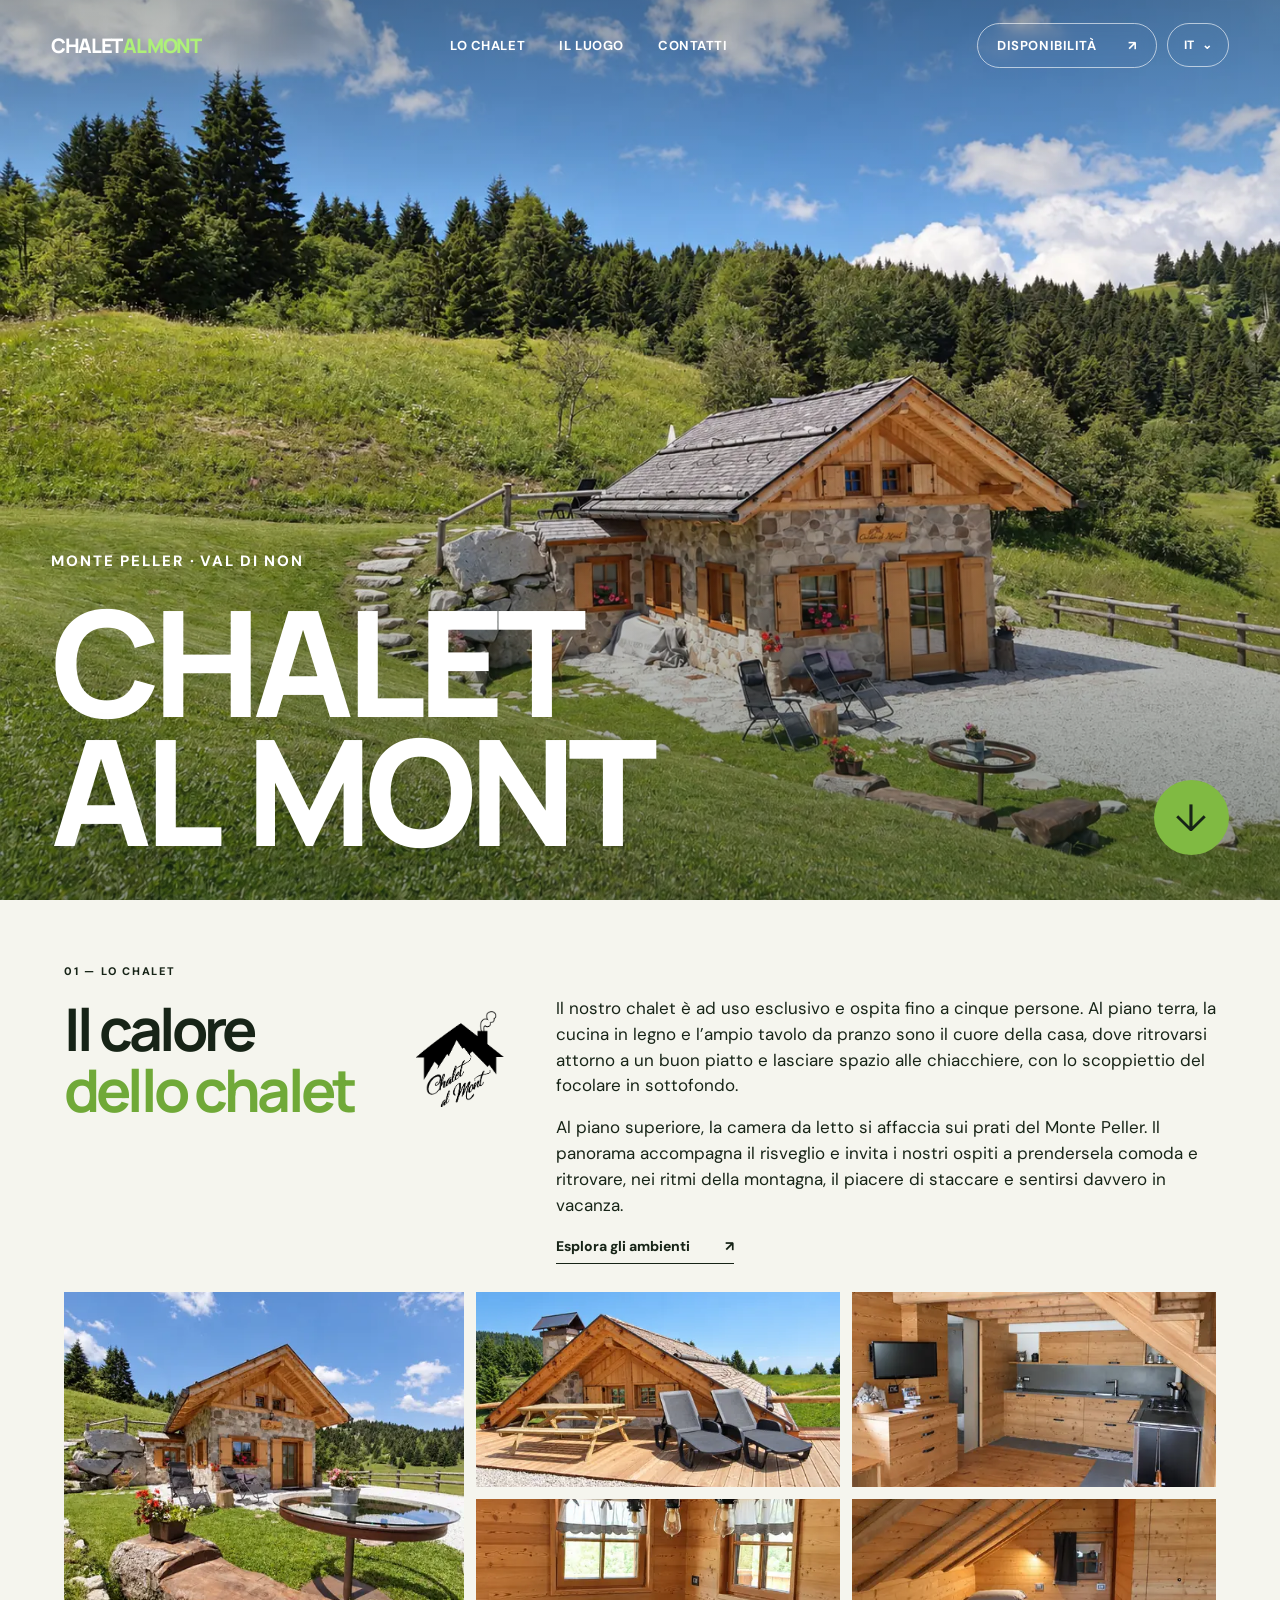
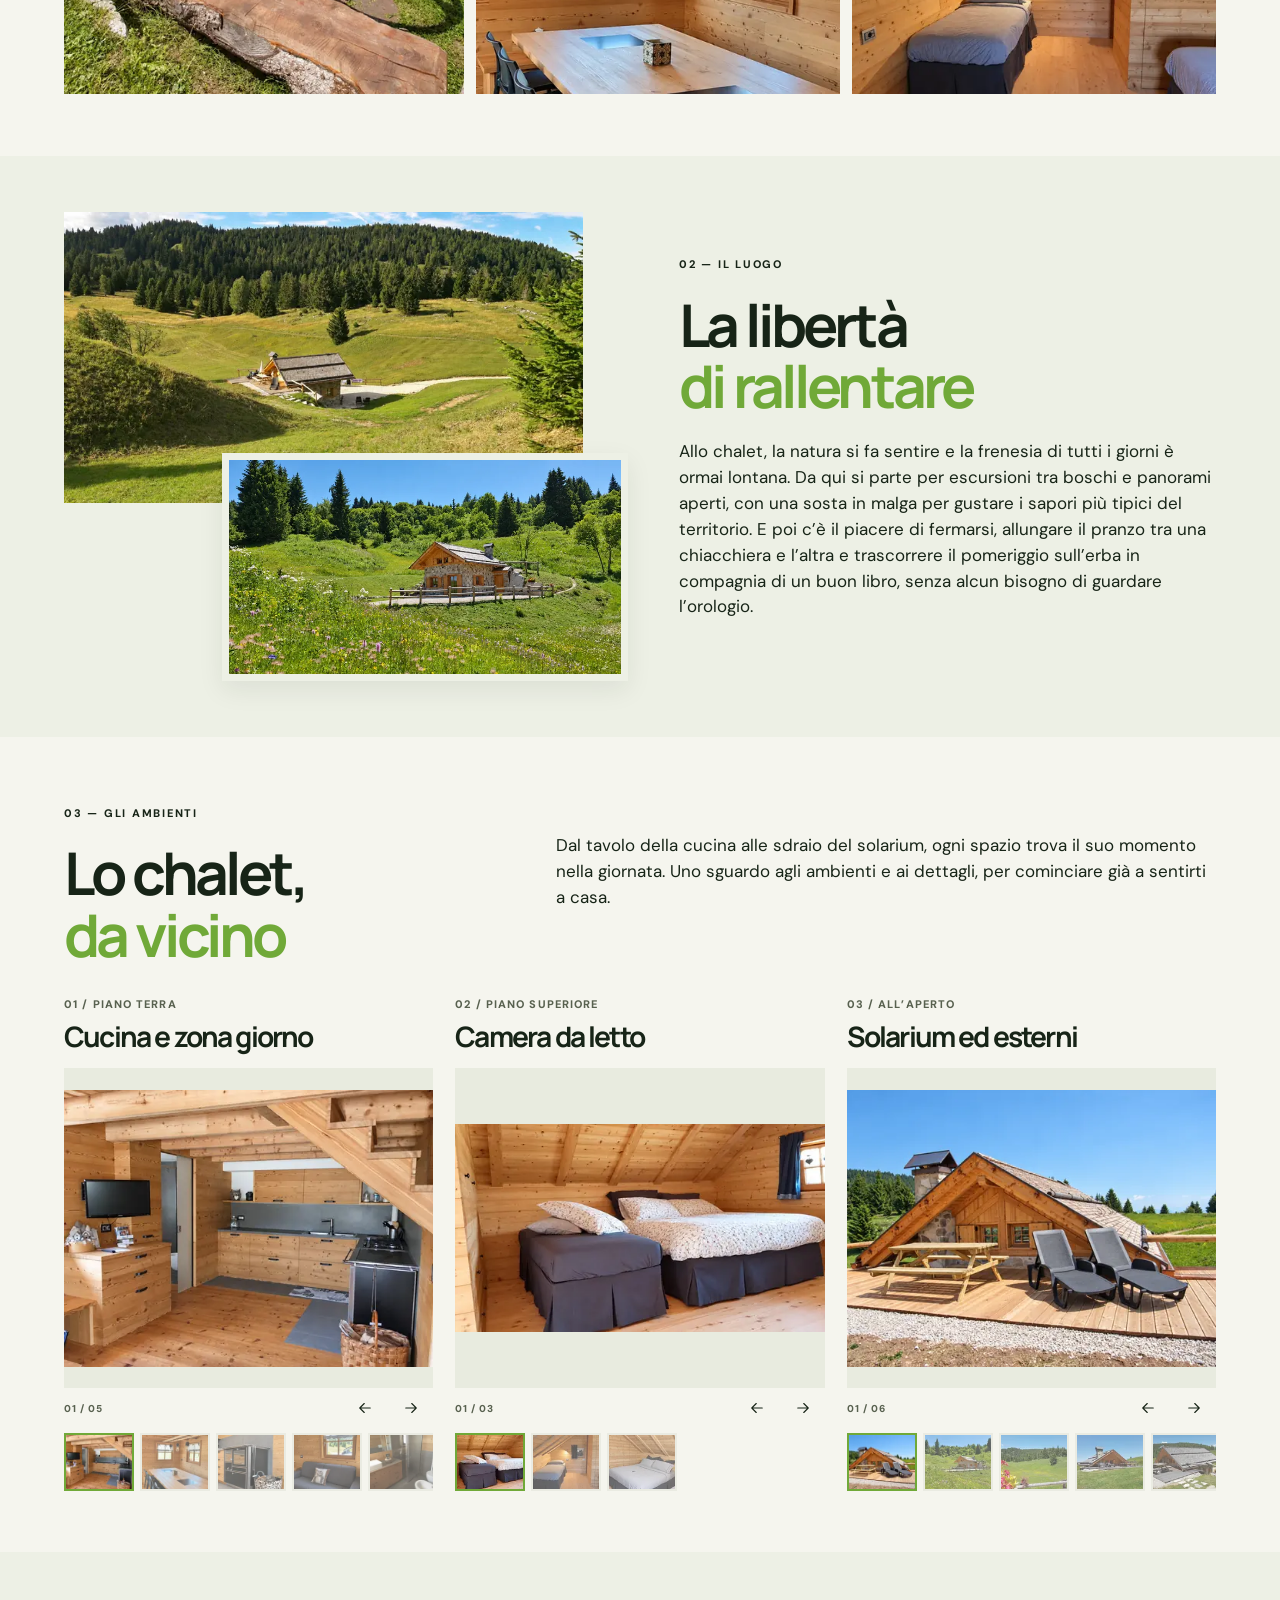
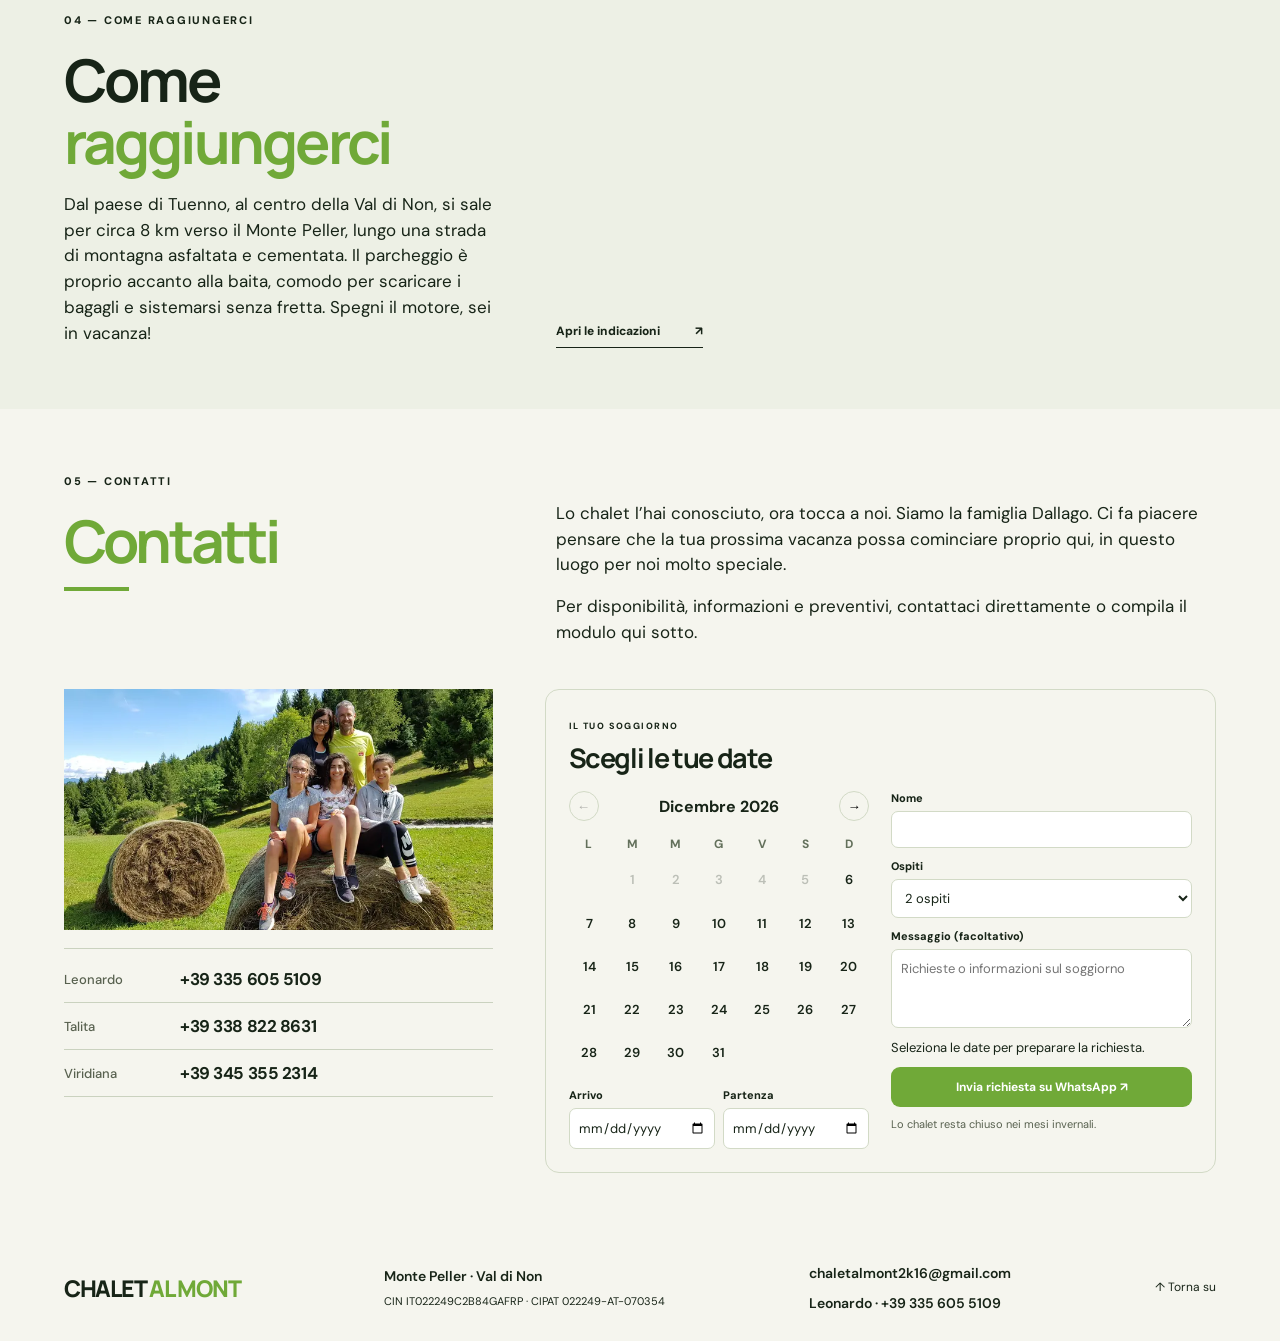
==== commit ef2181c6: "Gallerie scorrevoli e aggiornamento modulo multilingua" ====
--- a/docs/index.html
+++ b/docs/index.html
@@ -30,12 +30,12 @@
 
     <section class="arrival-map" id="mappa"><div class="arrival-copy"><span class="section-label">04 — COME RAGGIUNGERCI</span><h2>Come <br><em>raggiungerci</em></h2><p>Dal paese di Tuenno, al centro della Val di Non, si sale per circa 8 km verso il Monte Peller, lungo una strada di montagna asfaltata e cementata. Il parcheggio è proprio accanto alla baita, comodo per scaricare i bagagli e sistemarsi senza fretta. Spegni il motore, sei in vacanza!</p></div><div class="map-panel"><iframe title="Mappa di Chalet al Mont sul Monte Peller" src="https://www.google.com/maps?q=Chalet%20al%20Mont%20Monte%20Peller%20Tuenno&amp;output=embed" loading="lazy" referrerpolicy="no-referrer-when-downgrade"></iframe><a class="arrow-link" href="https://www.google.com/maps/search/?api=1&amp;query=Chalet+al+Mont+Monte+Peller+Tuenno" target="_blank" rel="noopener">Apri le indicazioni <span>↗</span></a></div></section>
 
-    <section class="welcome" id="contatti"><div class="contact-head"><div class="section-title-block"><span class="section-label">05 — CONTATTI</span><h2 class="contact-title">Contatti</h2></div><div class="section-copy"><p>Lo chalet l’hai conosciuto, ora tocca a noi. Siamo la famiglia Dallago. Ci fa piacere pensare che la tua prossima vacanza possa cominciare proprio qui, in questo luogo per noi molto speciale.</p><p>Per disponibilità, informazioni e preventivi, contattaci direttamente o compila il modulo qui sotto.</p></div></div><div class="welcome-top"><div class="host-area"><div class="host-intro"><img src="assets/famiglia-originale-page-480.webp" srcset="assets/famiglia-originale-page-480.webp 480w, assets/famiglia-originale-page-720.webp 720w, assets/famiglia-originale-page-960.webp 960w" sizes="(max-width: 750px) 90vw, 50vw" width="480" height="270" decoding="async" alt="La famiglia Dallago, che accoglie gli ospiti di Chalet al Mont" loading="lazy"></div><div class="host-numbers" aria-label="Contatti della famiglia"><a href="tel:+393356055109"><span>Leonardo</span><strong>+39 335 605 5109</strong></a><a href="tel:+393388228631"><span>Talita</span><strong>+39 338 822 8631</strong></a><a href="tel:+393453552314"><span>Viridiana</span><strong>+39 345 355 2314</strong></a></div></div><form class="booking-card" id="contact-form"><span class="section-label">IL TUO SOGGIORNO</span><h3>Scegli le tue date</h3><div class="booking-layout"><div class="booking-calendar"><div class="calendar-heading"><button type="button" id="month-prev" aria-label="Mese precedente">←</button><strong id="calendar-month"></strong><button type="button" id="month-next" aria-label="Mese successivo">→</button></div><div class="calendar-week" aria-hidden="true"><span>L</span><span>M</span><span>M</span><span>G</span><span>V</span><span>S</span><span>D</span></div><div class="calendar-days" id="calendar-days" aria-label="Calendario per scegliere le date"></div><div class="date-fields"><label>Arrivo<input type="date" id="arrival"></label><label>Partenza<input type="date" id="departure"></label></div></div><div class="booking-details"><div class="contact-fields"><label>Nome<input id="contact-name" name="name" type="text" autocomplete="name" maxlength="120" required></label><label>Email<input id="contact-email" name="email" type="email" autocomplete="email" maxlength="200"></label></div><label class="guest-field">Ospiti<select id="guest-count"><option value="1">1 ospite</option><option value="2" selected>2 ospiti</option><option value="3">3 ospiti</option><option value="4">4 ospiti</option><option value="5">5 ospiti</option></select></label><label class="message-field">Messaggio<textarea id="contact-message" name="message" rows="3" maxlength="2000" placeholder="Richieste o informazioni sul soggiorno"></textarea></label><p class="date-summary" id="date-summary" aria-live="polite">Seleziona le date per preparare la richiesta.</p><button type="submit" class="booking-send" id="booking-send" disabled>Invia richiesta su WhatsApp ↗</button><p class="calendar-note">Lo chalet resta chiuso nei mesi invernali.</p></div></div></form></div>
+    <section class="welcome" id="contatti"><div class="contact-head"><div class="section-title-block"><span class="section-label">05 — CONTATTI</span><h2 class="contact-title">Contatti</h2></div><div class="section-copy"><p>Lo chalet l’hai conosciuto, ora tocca a noi. Siamo la famiglia Dallago. Ci fa piacere pensare che la tua prossima vacanza possa cominciare proprio qui, in questo luogo per noi molto speciale.</p><p>Per disponibilità, informazioni e preventivi, contattaci direttamente o compila il modulo qui sotto.</p></div></div><div class="welcome-top"><div class="host-area"><div class="host-intro"><img src="assets/famiglia-originale-page-480.webp" srcset="assets/famiglia-originale-page-480.webp 480w, assets/famiglia-originale-page-720.webp 720w, assets/famiglia-originale-page-960.webp 960w" sizes="(max-width: 750px) 90vw, 50vw" width="480" height="270" decoding="async" alt="La famiglia Dallago, che accoglie gli ospiti di Chalet al Mont" loading="lazy"></div><div class="host-numbers" aria-label="Contatti della famiglia"><a href="tel:+393356055109"><span>Leonardo</span><strong>+39 335 605 5109</strong></a><a href="tel:+393388228631"><span>Talita</span><strong>+39 338 822 8631</strong></a><a href="tel:+393453552314"><span>Viridiana</span><strong>+39 345 355 2314</strong></a></div></div><form class="booking-card" id="contact-form"><span class="section-label">IL TUO SOGGIORNO</span><h3>Scegli le tue date</h3><div class="booking-layout"><div class="booking-calendar"><div class="calendar-heading"><button type="button" id="month-prev" aria-label="Mese precedente">←</button><strong id="calendar-month"></strong><button type="button" id="month-next" aria-label="Mese successivo">→</button></div><div class="calendar-week" aria-hidden="true"><span>L</span><span>M</span><span>M</span><span>G</span><span>V</span><span>S</span><span>D</span></div><div class="calendar-days" id="calendar-days" aria-label="Calendario per scegliere le date"></div><div class="date-fields"><label>Arrivo<input type="date" id="arrival"></label><label>Partenza<input type="date" id="departure"></label></div></div><div class="booking-details"><div class="contact-fields"><label>Nome<input id="contact-name" name="name" type="text" autocomplete="name" maxlength="120" required></label></div><label class="guest-field">Ospiti<select id="guest-count"><option value="1">1 ospite</option><option value="2" selected>2 ospiti</option><option value="3">3 ospiti</option><option value="4">4 ospiti</option><option value="5">5 ospiti</option></select></label><label class="message-field">Messaggio (facoltativo)<textarea id="contact-message" name="message" rows="3" maxlength="2000" placeholder="Richieste o informazioni sul soggiorno"></textarea></label><p class="date-summary" id="date-summary" aria-live="polite">Seleziona le date per preparare la richiesta.</p><button type="submit" class="booking-send" id="booking-send" disabled>Invia richiesta su WhatsApp ↗</button><p class="calendar-note">Lo chalet resta chiuso nei mesi invernali.</p></div></div></form></div>
 
     </section>
   </main>
   <footer><strong class="footer-brand">CHALET <span>AL MONT</span></strong><div class="footer-info">Monte Peller · Val di Non<br><small>CIN IT022249C2B84GAFRP · CIPAT 022249-AT-070354</small></div><div class="footer-contacts"><a href="mailto:chaletalmont2k16@gmail.com">chaletalmont2k16@gmail.com</a><a href="tel:+393356055109">Leonardo · +39 335 605 5109</a></div><a class="back-top" href="#top">↑ Torna su</a></footer>
-  <dialog class="gallery-dialog" aria-label="Galleria fotografica dello chalet"><button class="gallery-close" type="button" aria-label="Chiudi la galleria">×</button><button class="gallery-prev" type="button" aria-label="Foto precedente">←</button><img alt=""><button class="gallery-next" type="button" aria-label="Foto successiva">→</button><span class="gallery-counter" aria-live="polite"></span></dialog>
+  <dialog class="gallery-dialog" aria-label="Galleria fotografica dello chalet"><button class="gallery-close" type="button" aria-label="Chiudi la galleria">×</button><button class="gallery-prev" type="button" aria-label="Foto precedente">←</button><div class="gallery-view"><img alt=""></div><button class="gallery-next" type="button" aria-label="Foto successiva">→</button><span class="gallery-counter" aria-live="polite"></span></dialog>
   <script src="language-menu.js"></script>
   <script src="gallery.js"></script>
   <script type="module" src="calendar.js"></script>
--- a/docs/style.css
+++ b/docs/style.css
@@ -83,3 +83,15 @@
 
 /* Mobile actions: availability above the language selector, in every language. */
 @media(max-width:750px){.topbar .top-cta{grid-row:1}.topbar .language-switch{grid-row:2}}
+
+/* Lateral photo transitions: keep the viewport steady throughout the change. */
+.space-slides{overflow:hidden}
+.space-slides .room-photo.slide-incoming{position:absolute;inset:0;width:100%;z-index:1}
+.space-controls{z-index:3}
+.gallery-view{position:relative;width:100%;height:100%;overflow:hidden;touch-action:pan-y}
+.gallery-view img{width:100%;height:100%;object-fit:contain;color:transparent;font-size:0}
+.gallery-view img[hidden]{display:none}
+.gallery-view img.slide-incoming{position:absolute;inset:0;z-index:1}
+.gallery-dialog button,.gallery-counter{z-index:4}
+.contact-fields{grid-template-columns:1fr}
+@media(max-width:750px){.space-controls [data-step],.gallery-prev,.gallery-next{display:none!important}.space-controls{justify-content:center}}
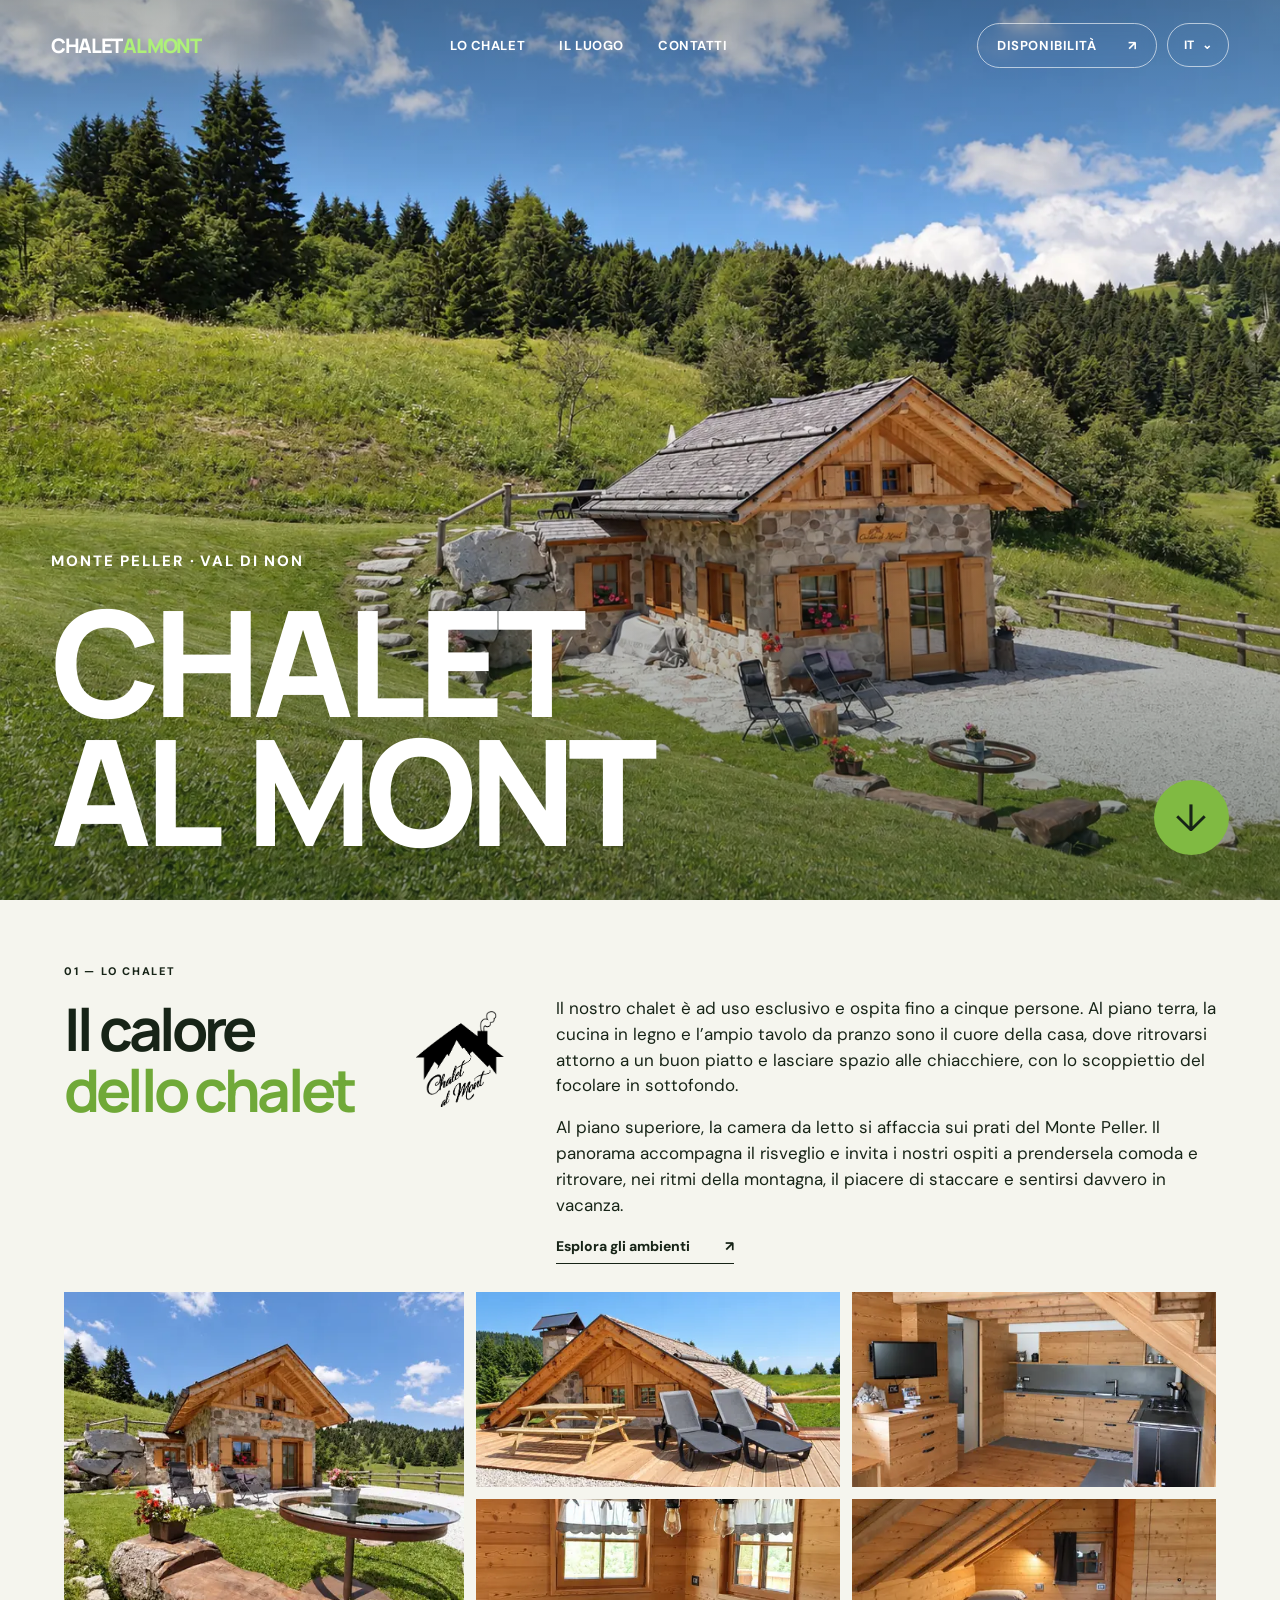
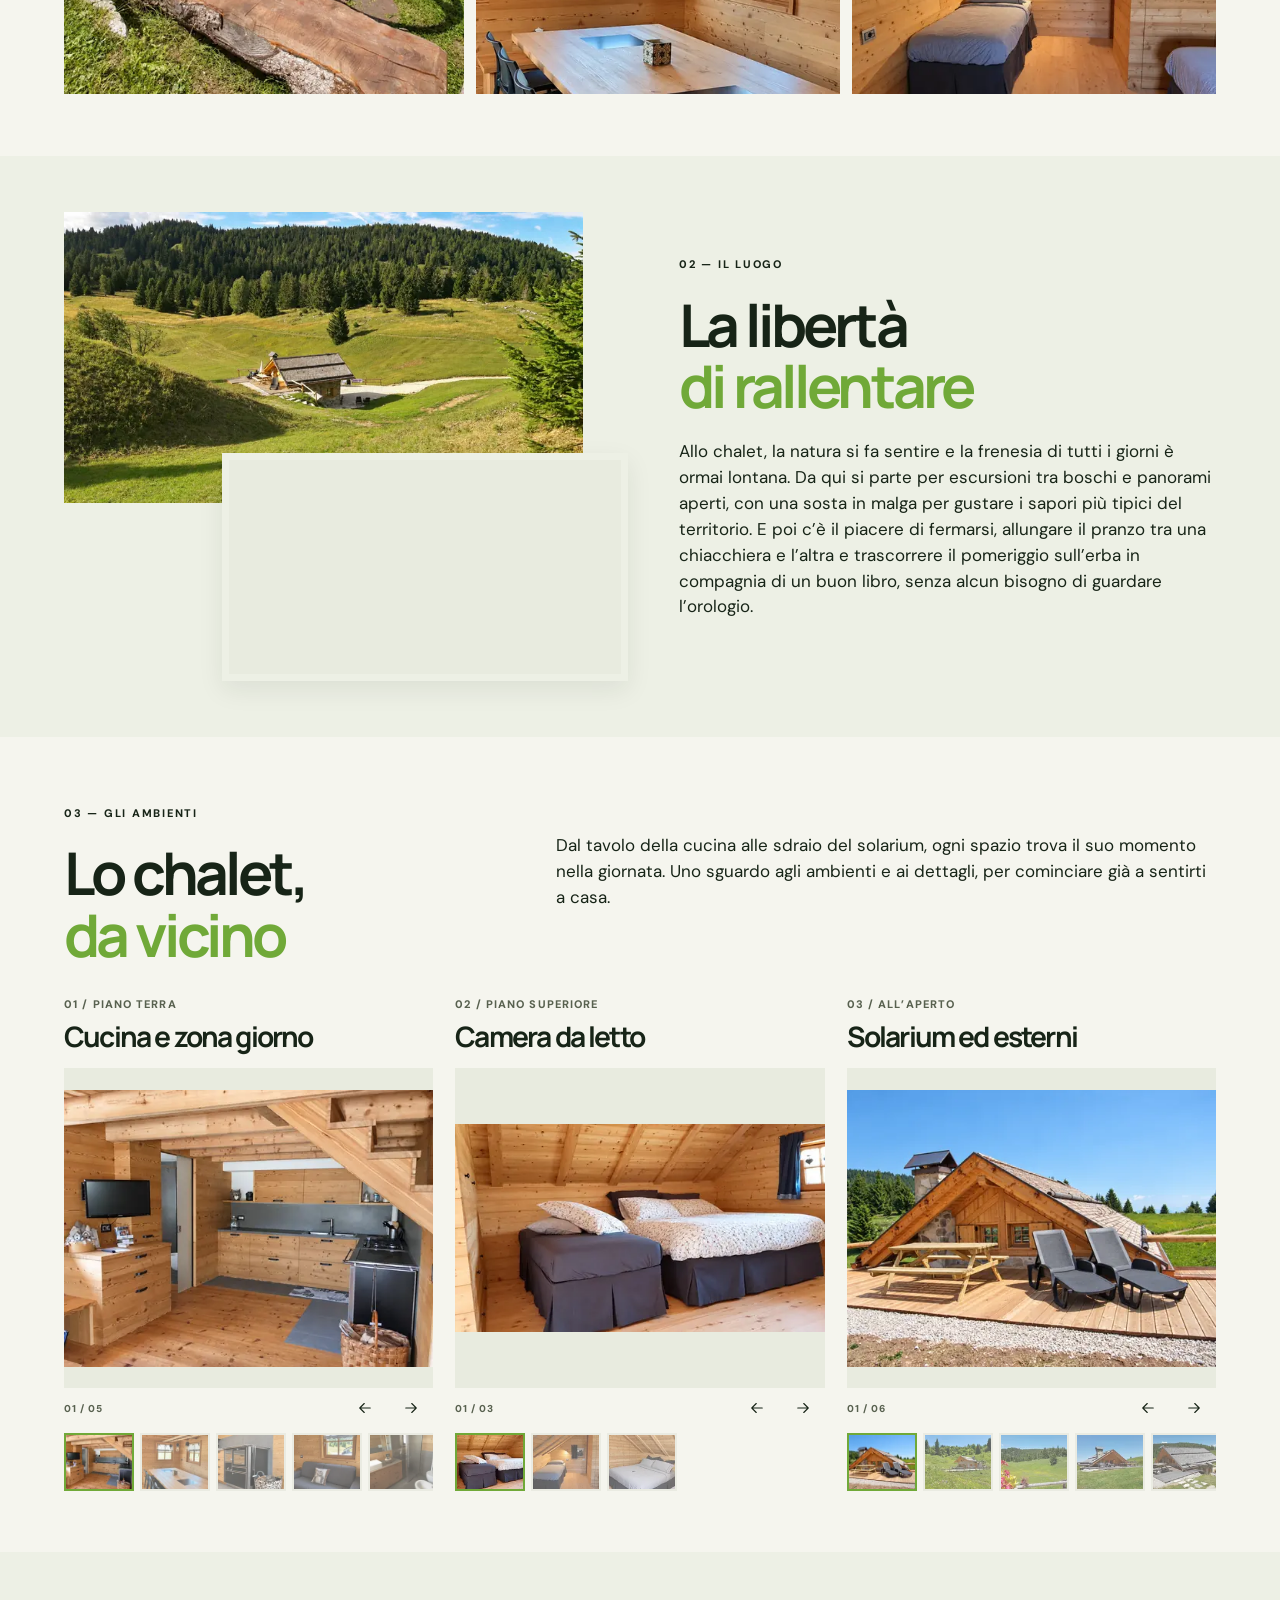
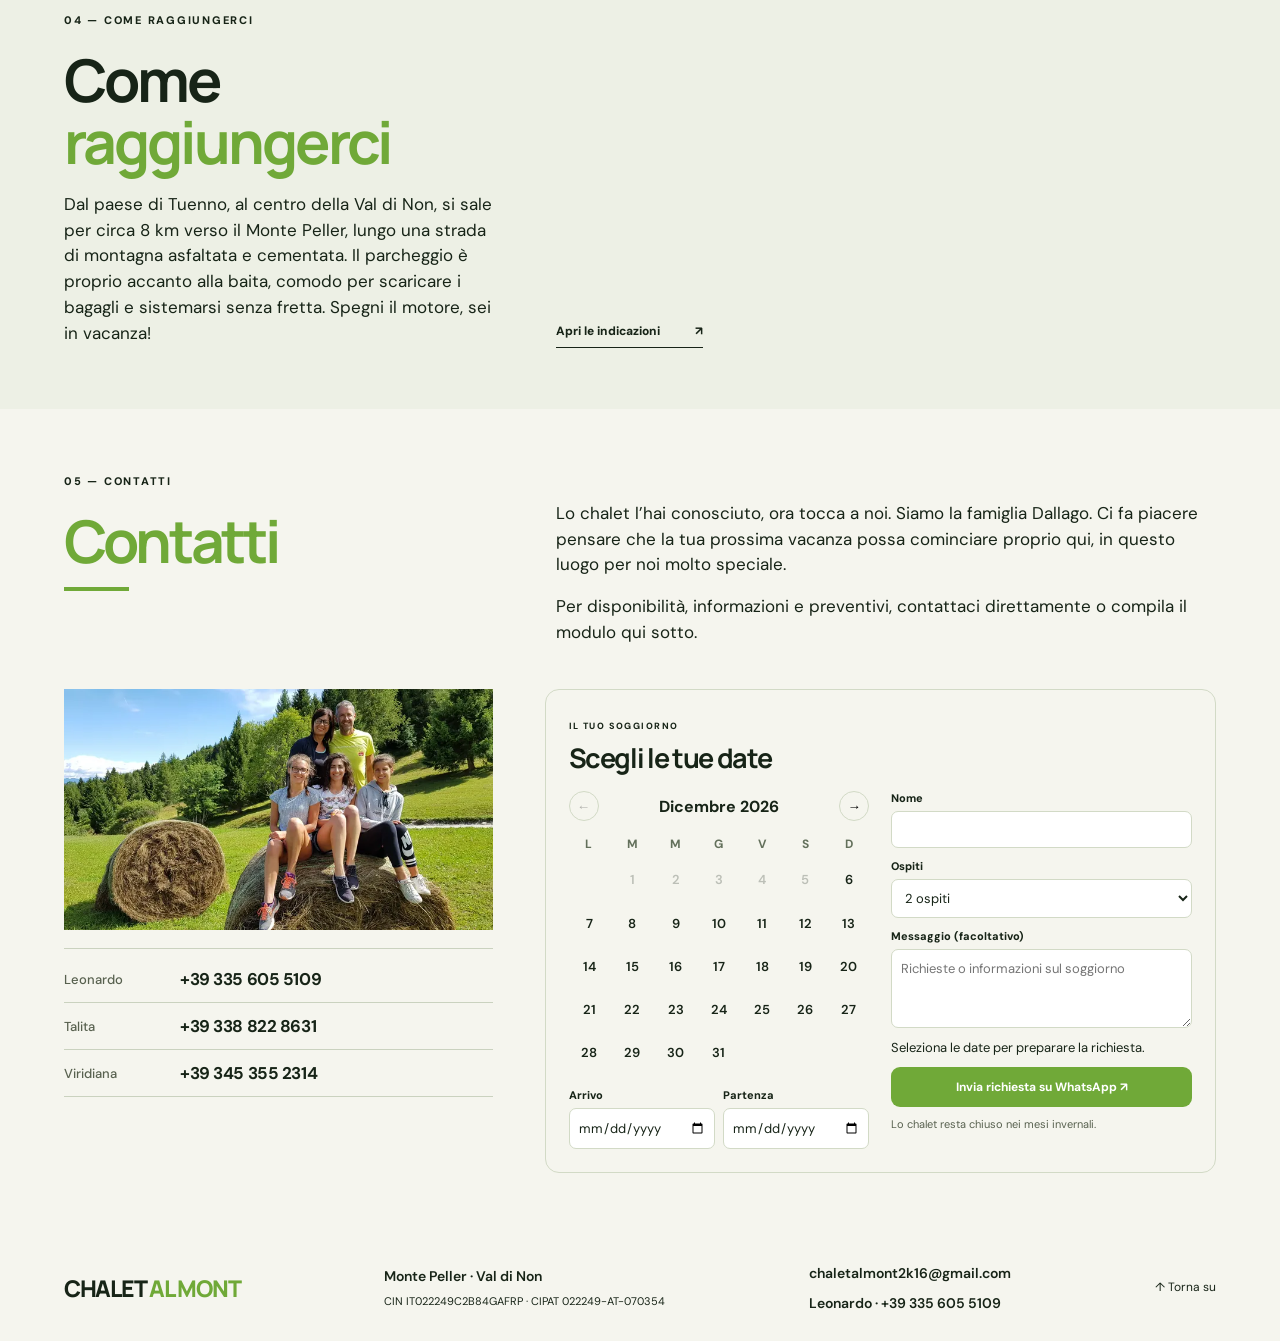
==== commit 9762d9d1: "Aggiorna anteprima link e disattiva interazioni sulla mappa" ====
--- a/docs/index.html
+++ b/docs/index.html
@@ -2,10 +2,27 @@
 <html lang="it">
 <head>
   <meta charset="utf-8"><meta name="viewport" content="width=device-width, initial-scale=1"><meta name="theme-color" content="#223322">
-  <title>Chalet al Mont — Una casa sul Monte Peller</title>
-  <meta name="description" content="Chalet al Mont: una baita indipendente per cinque ospiti sul Monte Peller, tra prato e bosco. Esplora gli spazi e scrivi per la disponibilità.">
-  <link rel="preconnect" href="https://fonts.googleapis.com"><link rel="preconnect" href="https://fonts.gstatic.com" crossorigin><link href="https://fonts.googleapis.com/css2?family=DM+Sans:wght@400;500;600;700&family=Manrope:wght@400;500;600;700;800&display=swap" rel="stylesheet"><link rel="stylesheet" href="style.css">
-<link rel="alternate" hreflang="it" href="https://gabbbri.github.io/chalet-al-mont/"><link rel="alternate" hreflang="en" href="https://gabbbri.github.io/chalet-al-mont/en/"><link rel="alternate" hreflang="de" href="https://gabbbri.github.io/chalet-al-mont/de/"></head>
+  <title>Chalet al Mont · Monte Peller, Val di Non</title>
+  <meta name="description" content="Chalet al Mont, sul Monte Peller in Val di Non. Una baita indipendente per cinque persone, tra prati e boschi.">
+  <link rel="preconnect" href="https://fonts.googleapis.com"><link rel="preconnect" href="https://fonts.gstatic.com" crossorigin><link href="https://fonts.googleapis.com/css2?family=DM+Sans:wght@400;500;600;700&family=Manrope:wght@400;500;600;700;800&display=swap" rel="stylesheet"><link rel="stylesheet" href="style.css?v=20261014-2">
+<link rel="alternate" hreflang="it" href="https://gabbbri.github.io/chalet-al-mont/"><link rel="alternate" hreflang="en" href="https://gabbbri.github.io/chalet-al-mont/en/"><link rel="alternate" hreflang="de" href="https://gabbbri.github.io/chalet-al-mont/de/"><meta property="og:type" content="website">
+<meta property="og:site_name" content="Chalet al Mont">
+<meta property="og:title" content="Chalet al Mont · Monte Peller, Val di Non">
+<meta property="og:description" content="Chalet al Mont, sul Monte Peller in Val di Non. Una baita indipendente per cinque persone, tra prati e boschi.">
+<meta property="og:url" content="https://gabbbri.github.io/chalet-al-mont/">
+<meta property="og:locale" content="it_IT">
+<meta property="og:image" content="https://gabbbri.github.io/chalet-al-mont/assets/chalet-al-mont-social.jpg">
+<meta property="og:image:secure_url" content="https://gabbbri.github.io/chalet-al-mont/assets/chalet-al-mont-social.jpg">
+<meta property="og:image:type" content="image/jpeg">
+<meta property="og:image:width" content="1200">
+<meta property="og:image:height" content="630">
+<meta property="og:image:alt" content="Chalet al Mont tra i prati e i boschi del Monte Peller">
+<meta name="twitter:card" content="summary_large_image">
+<meta name="twitter:title" content="Chalet al Mont · Monte Peller, Val di Non">
+<meta name="twitter:description" content="Chalet al Mont, sul Monte Peller in Val di Non. Una baita indipendente per cinque persone, tra prati e boschi.">
+<meta name="twitter:image" content="https://gabbbri.github.io/chalet-al-mont/assets/chalet-al-mont-social.jpg">
+<meta name="twitter:image:alt" content="Chalet al Mont tra i prati e i boschi del Monte Peller">
+</head>
 <body>
   <header class="topbar"><a class="brand" href="#top" aria-label="Chalet al Mont, torna all'inizio">CHALET <span>AL MONT</span></a><nav aria-label="Menu principale"><a href="#chalet">LO CHALET</a><a href="#paesaggio">IL LUOGO</a><a href="#contatti">CONTATTI</a></nav><div class="header-actions"><a class="top-cta" href="#contatti">DISPONIBILITÀ <span>↗</span></a><details class="language-switch"><summary aria-label="Scegli la lingua"><span>IT</span><span aria-hidden="true">⌄</span></summary><div class="language-list"><a href="./" lang="it" hreflang="it" data-language="it" aria-current="page">Italiano</a><a href="en/" lang="en" hreflang="en" data-language="en">English</a><a href="de/" lang="de" hreflang="de" data-language="de">Deutsch</a></div></details></div></header>
   <main id="top">
@@ -28,7 +45,7 @@
 
     <section class="rooms" id="ambienti"><div class="rooms-head"><div class="section-title-block"><span class="section-label">03 — GLI AMBIENTI</span><h2>Lo chalet, <br><em>da vicino</em></h2></div><div class="section-copy"><p>Dal tavolo della cucina alle sdraio del solarium, ogni spazio trova il suo momento nella giornata. Uno sguardo agli ambienti e ai dettagli, per cominciare già a sentirti a casa.</p></div></div><div class="room-grid"><article class="room-card"><span>01 / PIANO TERRA</span><h3>Cucina e zona giorno</h3><div class="space-gallery" aria-label="Fotografie: piano terra" data-space-gallery><div class="space-slides"><a class="room-photo" href="assets/cucina-ai-1448.webp" aria-label="Ingrandisci: La cucina e la scala che porta al piano superiore"><img src="assets/cucina-ai-page-480.webp" srcset="assets/cucina-ai-page-480.webp 480w, assets/cucina-ai-page-720.webp 720w, assets/cucina-ai-page-960.webp 960w" sizes="(max-width: 650px) 90vw, 29vw" width="480" height="360" decoding="async" alt="La cucina e la scala che porta al piano superiore" loading="lazy"></a><a class="room-photo" href="assets/zona-pranzo-ai-941.webp" aria-label="Ingrandisci: Il tavolo della zona giorno, davanti alle due finestre" hidden tabindex="-1"><img data-src="assets/zona-pranzo-ai-page-480.webp" data-srcset="assets/zona-pranzo-ai-page-480.webp 480w, assets/zona-pranzo-ai-page-720.webp 720w, assets/zona-pranzo-ai-page-941.webp 941w" sizes="(max-width: 650px) 90vw, 29vw" width="480" height="853" decoding="async" alt="Il tavolo della zona giorno, davanti alle due finestre" loading="lazy"></a><a class="room-photo" href="assets/stufa-ai-941.webp" aria-label="Ingrandisci: Il focolare a legna al piano terra" hidden tabindex="-1"><img data-src="assets/stufa-ai-page-480.webp" data-srcset="assets/stufa-ai-page-480.webp 480w, assets/stufa-ai-page-720.webp 720w, assets/stufa-ai-page-941.webp 941w" sizes="(max-width: 650px) 90vw, 29vw" width="480" height="853" decoding="async" alt="Il focolare a legna al piano terra" loading="lazy"></a><a class="room-photo" href="assets/soggiorno-ai-1086.webp" aria-label="Ingrandisci: Il divano nella zona giorno" hidden tabindex="-1"><img data-src="assets/soggiorno-ai-page-480.webp" data-srcset="assets/soggiorno-ai-page-480.webp 480w, assets/soggiorno-ai-page-720.webp 720w, assets/soggiorno-ai-page-960.webp 960w" sizes="(max-width: 650px) 90vw, 29vw" width="480" height="640" decoding="async" alt="Il divano nella zona giorno" loading="lazy"></a><a class="room-photo" href="assets/bagno-originale-1600.webp" aria-label="Ingrandisci: Il bagno al piano terra, con lavabo e doccia" hidden tabindex="-1"><img data-src="assets/bagno-originale-page-480.webp" data-srcset="assets/bagno-originale-page-480.webp 480w, assets/bagno-originale-page-720.webp 720w, assets/bagno-originale-page-960.webp 960w" sizes="(max-width: 650px) 90vw, 29vw" width="480" height="360" decoding="async" alt="Il bagno al piano terra, con lavabo e doccia" loading="lazy"></a><div class="space-controls"><button type="button" data-step="-1" aria-label="Foto precedente"><svg viewBox="0 0 24 24" aria-hidden="true"><path d="M19 12H5m6-6-6 6 6 6"/></svg></button><span class="space-count" aria-live="polite">01 / 05</span><button type="button" data-step="1" aria-label="Foto successiva"><svg viewBox="0 0 24 24" aria-hidden="true"><path d="M5 12h14m-6-6 6 6-6 6"/></svg></button></div></div><div class="space-thumbs" aria-label="Scegli una foto"><button type="button" data-photo="0" aria-label="Mostra: La cucina e la scala che porta al piano superiore" aria-pressed="true"><img src="assets/cucina-ai-page-160.webp" width="160" height="120" decoding="async" alt="" loading="lazy"></button><button type="button" data-photo="1" aria-label="Mostra: Il tavolo della zona giorno, davanti alle due finestre" aria-pressed="false"><img src="assets/zona-pranzo-ai-page-160.webp" width="160" height="284" decoding="async" alt="" loading="lazy"></button><button type="button" data-photo="2" aria-label="Mostra: Il focolare a legna al piano terra" aria-pressed="false"><img src="assets/stufa-ai-page-160.webp" width="160" height="284" decoding="async" alt="" loading="lazy"></button><button type="button" data-photo="3" aria-label="Mostra: Il divano nella zona giorno" aria-pressed="false"><img src="assets/soggiorno-ai-page-160.webp" width="160" height="213" decoding="async" alt="" loading="lazy"></button><button type="button" data-photo="4" aria-label="Mostra: Il bagno al piano terra, con lavabo e doccia" aria-pressed="false"><img src="assets/bagno-originale-page-160.webp" width="160" height="120" decoding="async" alt="" loading="lazy"></button></div></div></article><article class="room-card"><span>02 / PIANO SUPERIORE</span><h3>Camera da letto</h3><div class="space-gallery" aria-label="Fotografie: piano superiore" data-space-gallery><div class="space-slides"><a class="room-photo" href="assets/letti-ai-1600.webp" aria-label="Ingrandisci: Letto matrimoniale e letto singolo nella camera al piano superiore"><img src="assets/letti-ai-page-480.webp" srcset="assets/letti-ai-page-480.webp 480w, assets/letti-ai-page-720.webp 720w, assets/letti-ai-page-960.webp 960w" sizes="(max-width: 650px) 90vw, 29vw" width="480" height="270" decoding="async" alt="Letto matrimoniale e letto singolo nella camera al piano superiore" loading="lazy"></a><a class="room-photo" href="assets/camera-ai-1600.webp" aria-label="Ingrandisci: I letti singoli sotto il soffitto in legno" hidden tabindex="-1"><img data-src="assets/camera-ai-page-480.webp" data-srcset="assets/camera-ai-page-480.webp 480w, assets/camera-ai-page-720.webp 720w, assets/camera-ai-page-960.webp 960w" sizes="(max-width: 650px) 90vw, 29vw" width="480" height="270" decoding="async" alt="I letti singoli sotto il soffitto in legno" loading="lazy"></a><a class="room-photo" href="assets/matrimoniale-ai-1600.webp" aria-label="Ingrandisci: Il letto matrimoniale visto dalla finestra" hidden tabindex="-1"><img data-src="assets/matrimoniale-ai-page-480.webp" data-srcset="assets/matrimoniale-ai-page-480.webp 480w, assets/matrimoniale-ai-page-720.webp 720w, assets/matrimoniale-ai-page-960.webp 960w" sizes="(max-width: 650px) 90vw, 29vw" width="480" height="270" decoding="async" alt="Il letto matrimoniale visto dalla finestra" loading="lazy"></a><div class="space-controls"><button type="button" data-step="-1" aria-label="Foto precedente"><svg viewBox="0 0 24 24" aria-hidden="true"><path d="M19 12H5m6-6-6 6 6 6"/></svg></button><span class="space-count" aria-live="polite">01 / 03</span><button type="button" data-step="1" aria-label="Foto successiva"><svg viewBox="0 0 24 24" aria-hidden="true"><path d="M5 12h14m-6-6 6 6-6 6"/></svg></button></div></div><div class="space-thumbs" aria-label="Scegli una foto"><button type="button" data-photo="0" aria-label="Mostra: Letto matrimoniale e letto singolo nella camera al piano superiore" aria-pressed="true"><img src="assets/letti-ai-page-160.webp" width="160" height="90" decoding="async" alt="" loading="lazy"></button><button type="button" data-photo="1" aria-label="Mostra: I letti singoli sotto il soffitto in legno" aria-pressed="false"><img src="assets/camera-ai-page-160.webp" width="160" height="90" decoding="async" alt="" loading="lazy"></button><button type="button" data-photo="2" aria-label="Mostra: Il letto matrimoniale visto dalla finestra" aria-pressed="false"><img src="assets/matrimoniale-ai-page-160.webp" width="160" height="90" decoding="async" alt="" loading="lazy"></button></div></div></article><article class="room-card"><span>03 / ALL’APERTO</span><h3>Solarium ed esterni</h3><div class="space-gallery" aria-label="Fotografie: all’aperto" data-space-gallery><div class="space-slides"><a class="room-photo" href="assets/terrazza-ai-1448.webp" aria-label="Ingrandisci: La terrazza con tavolo e sdraio"><img src="assets/terrazza-ai-page-480.webp" srcset="assets/terrazza-ai-page-480.webp 480w, assets/terrazza-ai-page-720.webp 720w, assets/terrazza-ai-page-960.webp 960w" sizes="(max-width: 650px) 90vw, 29vw" width="480" height="360" decoding="async" alt="La terrazza con tavolo e sdraio" loading="lazy"></a><a class="room-photo" href="assets/prato-ai-1600.webp" aria-label="Ingrandisci: La baita vista dal prato" hidden tabindex="-1"><img data-src="assets/prato-ai-page-480.webp" data-srcset="assets/prato-ai-page-480.webp 480w, assets/prato-ai-page-720.webp 720w, assets/prato-ai-page-960.webp 960w" sizes="(max-width: 650px) 90vw, 29vw" width="480" height="270" decoding="async" alt="La baita vista dal prato" loading="lazy"></a><a class="room-photo" href="assets/originale-15-1600.webp" aria-label="Ingrandisci: Il prato e il bosco visti dalla terrazza" hidden tabindex="-1"><img data-src="assets/originale-15-page-480.webp" data-srcset="assets/originale-15-page-480.webp 480w, assets/originale-15-page-720.webp 720w, assets/originale-15-page-960.webp 960w" sizes="(max-width: 650px) 90vw, 29vw" width="480" height="270" decoding="async" alt="Il prato e il bosco visti dalla terrazza" loading="lazy"></a><a class="room-photo" href="assets/terrazza-lato-originale-1600.webp" aria-label="Ingrandisci: La terrazza vista dal prato, con accesso al piano superiore" hidden tabindex="-1"><img data-src="assets/terrazza-lato-originale-page-480.webp" data-srcset="assets/terrazza-lato-originale-page-480.webp 480w, assets/terrazza-lato-originale-page-720.webp 720w, assets/terrazza-lato-originale-page-960.webp 960w" sizes="(max-width: 650px) 90vw, 29vw" width="480" height="270" decoding="async" alt="La terrazza vista dal prato, con accesso al piano superiore" loading="lazy"></a><a class="room-photo" href="assets/terrazza-accesso-originale-1600.webp" aria-label="Ingrandisci: Il tavolo sulla terrazza e il percorso di accesso alla baita" hidden tabindex="-1"><img data-src="assets/terrazza-accesso-originale-page-480.webp" data-srcset="assets/terrazza-accesso-originale-page-480.webp 480w, assets/terrazza-accesso-originale-page-720.webp 720w, assets/terrazza-accesso-originale-page-960.webp 960w" sizes="(max-width: 650px) 90vw, 29vw" width="480" height="270" decoding="async" alt="Il tavolo sulla terrazza e il percorso di accesso alla baita" loading="lazy"></a><a class="room-photo" href="assets/panca-originale-1600.webp" aria-label="Ingrandisci: La panca in legno accanto alla facciata" hidden tabindex="-1"><img data-src="assets/panca-originale-page-480.webp" data-srcset="assets/panca-originale-page-480.webp 480w, assets/panca-originale-page-720.webp 720w, assets/panca-originale-page-960.webp 960w" sizes="(max-width: 650px) 90vw, 29vw" width="480" height="640" decoding="async" alt="La panca in legno accanto alla facciata" loading="lazy"></a><div class="space-controls"><button type="button" data-step="-1" aria-label="Foto precedente"><svg viewBox="0 0 24 24" aria-hidden="true"><path d="M19 12H5m6-6-6 6 6 6"/></svg></button><span class="space-count" aria-live="polite">01 / 06</span><button type="button" data-step="1" aria-label="Foto successiva"><svg viewBox="0 0 24 24" aria-hidden="true"><path d="M5 12h14m-6-6 6 6-6 6"/></svg></button></div></div><div class="space-thumbs" aria-label="Scegli una foto"><button type="button" data-photo="0" aria-label="Mostra: La terrazza con tavolo e sdraio" aria-pressed="true"><img src="assets/terrazza-ai-page-160.webp" width="160" height="120" decoding="async" alt="" loading="lazy"></button><button type="button" data-photo="1" aria-label="Mostra: La baita vista dal prato" aria-pressed="false"><img src="assets/prato-ai-page-160.webp" width="160" height="90" decoding="async" alt="" loading="lazy"></button><button type="button" data-photo="2" aria-label="Mostra: Il prato e il bosco visti dalla terrazza" aria-pressed="false"><img src="assets/originale-15-page-160.webp" width="160" height="90" decoding="async" alt="" loading="lazy"></button><button type="button" data-photo="3" aria-label="Mostra: La terrazza vista dal prato, con accesso al piano superiore" aria-pressed="false"><img src="assets/terrazza-lato-originale-page-160.webp" width="160" height="90" decoding="async" alt="" loading="lazy"></button><button type="button" data-photo="4" aria-label="Mostra: Il tavolo sulla terrazza e il percorso di accesso alla baita" aria-pressed="false"><img src="assets/terrazza-accesso-originale-page-160.webp" width="160" height="90" decoding="async" alt="" loading="lazy"></button><button type="button" data-photo="5" aria-label="Mostra: La panca in legno accanto alla facciata" aria-pressed="false"><img src="assets/panca-originale-page-160.webp" width="160" height="213" decoding="async" alt="" loading="lazy"></button></div></div></article></div></section>
 
-    <section class="arrival-map" id="mappa"><div class="arrival-copy"><span class="section-label">04 — COME RAGGIUNGERCI</span><h2>Come <br><em>raggiungerci</em></h2><p>Dal paese di Tuenno, al centro della Val di Non, si sale per circa 8 km verso il Monte Peller, lungo una strada di montagna asfaltata e cementata. Il parcheggio è proprio accanto alla baita, comodo per scaricare i bagagli e sistemarsi senza fretta. Spegni il motore, sei in vacanza!</p></div><div class="map-panel"><iframe title="Mappa di Chalet al Mont sul Monte Peller" src="https://www.google.com/maps?q=Chalet%20al%20Mont%20Monte%20Peller%20Tuenno&amp;output=embed" loading="lazy" referrerpolicy="no-referrer-when-downgrade"></iframe><a class="arrow-link" href="https://www.google.com/maps/search/?api=1&amp;query=Chalet+al+Mont+Monte+Peller+Tuenno" target="_blank" rel="noopener">Apri le indicazioni <span>↗</span></a></div></section>
+    <section class="arrival-map" id="mappa"><div class="arrival-copy"><span class="section-label">04 — COME RAGGIUNGERCI</span><h2>Come <br><em>raggiungerci</em></h2><p>Dal paese di Tuenno, al centro della Val di Non, si sale per circa 8 km verso il Monte Peller, lungo una strada di montagna asfaltata e cementata. Il parcheggio è proprio accanto alla baita, comodo per scaricare i bagagli e sistemarsi senza fretta. Spegni il motore, sei in vacanza!</p></div><div class="map-panel"><iframe tabindex="-1" inert aria-hidden="true" title="Mappa di Chalet al Mont sul Monte Peller" src="https://www.google.com/maps?q=Chalet%20al%20Mont%20Monte%20Peller%20Tuenno&amp;output=embed" loading="lazy" referrerpolicy="no-referrer-when-downgrade"></iframe><a class="arrow-link" href="https://www.google.com/maps/search/?api=1&amp;query=Chalet+al+Mont+Monte+Peller+Tuenno" target="_blank" rel="noopener">Apri le indicazioni <span>↗</span></a></div></section>
 
     <section class="welcome" id="contatti"><div class="contact-head"><div class="section-title-block"><span class="section-label">05 — CONTATTI</span><h2 class="contact-title">Contatti</h2></div><div class="section-copy"><p>Lo chalet l’hai conosciuto, ora tocca a noi. Siamo la famiglia Dallago. Ci fa piacere pensare che la tua prossima vacanza possa cominciare proprio qui, in questo luogo per noi molto speciale.</p><p>Per disponibilità, informazioni e preventivi, contattaci direttamente o compila il modulo qui sotto.</p></div></div><div class="welcome-top"><div class="host-area"><div class="host-intro"><img src="assets/famiglia-originale-page-480.webp" srcset="assets/famiglia-originale-page-480.webp 480w, assets/famiglia-originale-page-720.webp 720w, assets/famiglia-originale-page-960.webp 960w" sizes="(max-width: 750px) 90vw, 50vw" width="480" height="270" decoding="async" alt="La famiglia Dallago, che accoglie gli ospiti di Chalet al Mont" loading="lazy"></div><div class="host-numbers" aria-label="Contatti della famiglia"><a href="tel:+393356055109"><span>Leonardo</span><strong>+39 335 605 5109</strong></a><a href="tel:+393388228631"><span>Talita</span><strong>+39 338 822 8631</strong></a><a href="tel:+393453552314"><span>Viridiana</span><strong>+39 345 355 2314</strong></a></div></div><form class="booking-card" id="contact-form"><span class="section-label">IL TUO SOGGIORNO</span><h3>Scegli le tue date</h3><div class="booking-layout"><div class="booking-calendar"><div class="calendar-heading"><button type="button" id="month-prev" aria-label="Mese precedente">←</button><strong id="calendar-month"></strong><button type="button" id="month-next" aria-label="Mese successivo">→</button></div><div class="calendar-week" aria-hidden="true"><span>L</span><span>M</span><span>M</span><span>G</span><span>V</span><span>S</span><span>D</span></div><div class="calendar-days" id="calendar-days" aria-label="Calendario per scegliere le date"></div><div class="date-fields"><label>Arrivo<input type="date" id="arrival"></label><label>Partenza<input type="date" id="departure"></label></div></div><div class="booking-details"><div class="contact-fields"><label>Nome<input id="contact-name" name="name" type="text" autocomplete="name" maxlength="120" required></label></div><label class="guest-field">Ospiti<select id="guest-count"><option value="1">1 ospite</option><option value="2" selected>2 ospiti</option><option value="3">3 ospiti</option><option value="4">4 ospiti</option><option value="5">5 ospiti</option></select></label><label class="message-field">Messaggio (facoltativo)<textarea id="contact-message" name="message" rows="3" maxlength="2000" placeholder="Richieste o informazioni sul soggiorno"></textarea></label><p class="date-summary" id="date-summary" aria-live="polite">Seleziona le date per preparare la richiesta.</p><button type="submit" class="booking-send" id="booking-send" disabled>Invia richiesta su WhatsApp ↗</button><p class="calendar-note">Lo chalet resta chiuso nei mesi invernali.</p></div></div></form></div>
 
@@ -37,7 +54,7 @@
   <footer><strong class="footer-brand">CHALET <span>AL MONT</span></strong><div class="footer-info">Monte Peller · Val di Non<br><small>CIN IT022249C2B84GAFRP · CIPAT 022249-AT-070354</small></div><div class="footer-contacts"><a href="mailto:chaletalmont2k16@gmail.com">chaletalmont2k16@gmail.com</a><a href="tel:+393356055109">Leonardo · +39 335 605 5109</a></div><a class="back-top" href="#top">↑ Torna su</a></footer>
   <dialog class="gallery-dialog" aria-label="Galleria fotografica dello chalet"><button class="gallery-close" type="button" aria-label="Chiudi la galleria">×</button><button class="gallery-prev" type="button" aria-label="Foto precedente">←</button><div class="gallery-view"><img alt=""></div><button class="gallery-next" type="button" aria-label="Foto successiva">→</button><span class="gallery-counter" aria-live="polite"></span></dialog>
   <script src="language-menu.js"></script>
-  <script src="gallery.js"></script>
+  <script src="gallery.js?v=20261014-1"></script>
   <script type="module" src="calendar.js"></script>
 </body>
 </html>
--- a/docs/style.css
+++ b/docs/style.css
@@ -95,3 +95,6 @@
 .gallery-dialog button,.gallery-counter{z-index:4}
 .contact-fields{grid-template-columns:1fr}
 @media(max-width:750px){.space-controls [data-step],.gallery-prev,.gallery-next{display:none!important}.space-controls{justify-content:center}}
+
+/* Read-only map: gestures scroll the page; only the directions link is interactive. */
+.map-panel iframe{pointer-events:none;user-select:none}
